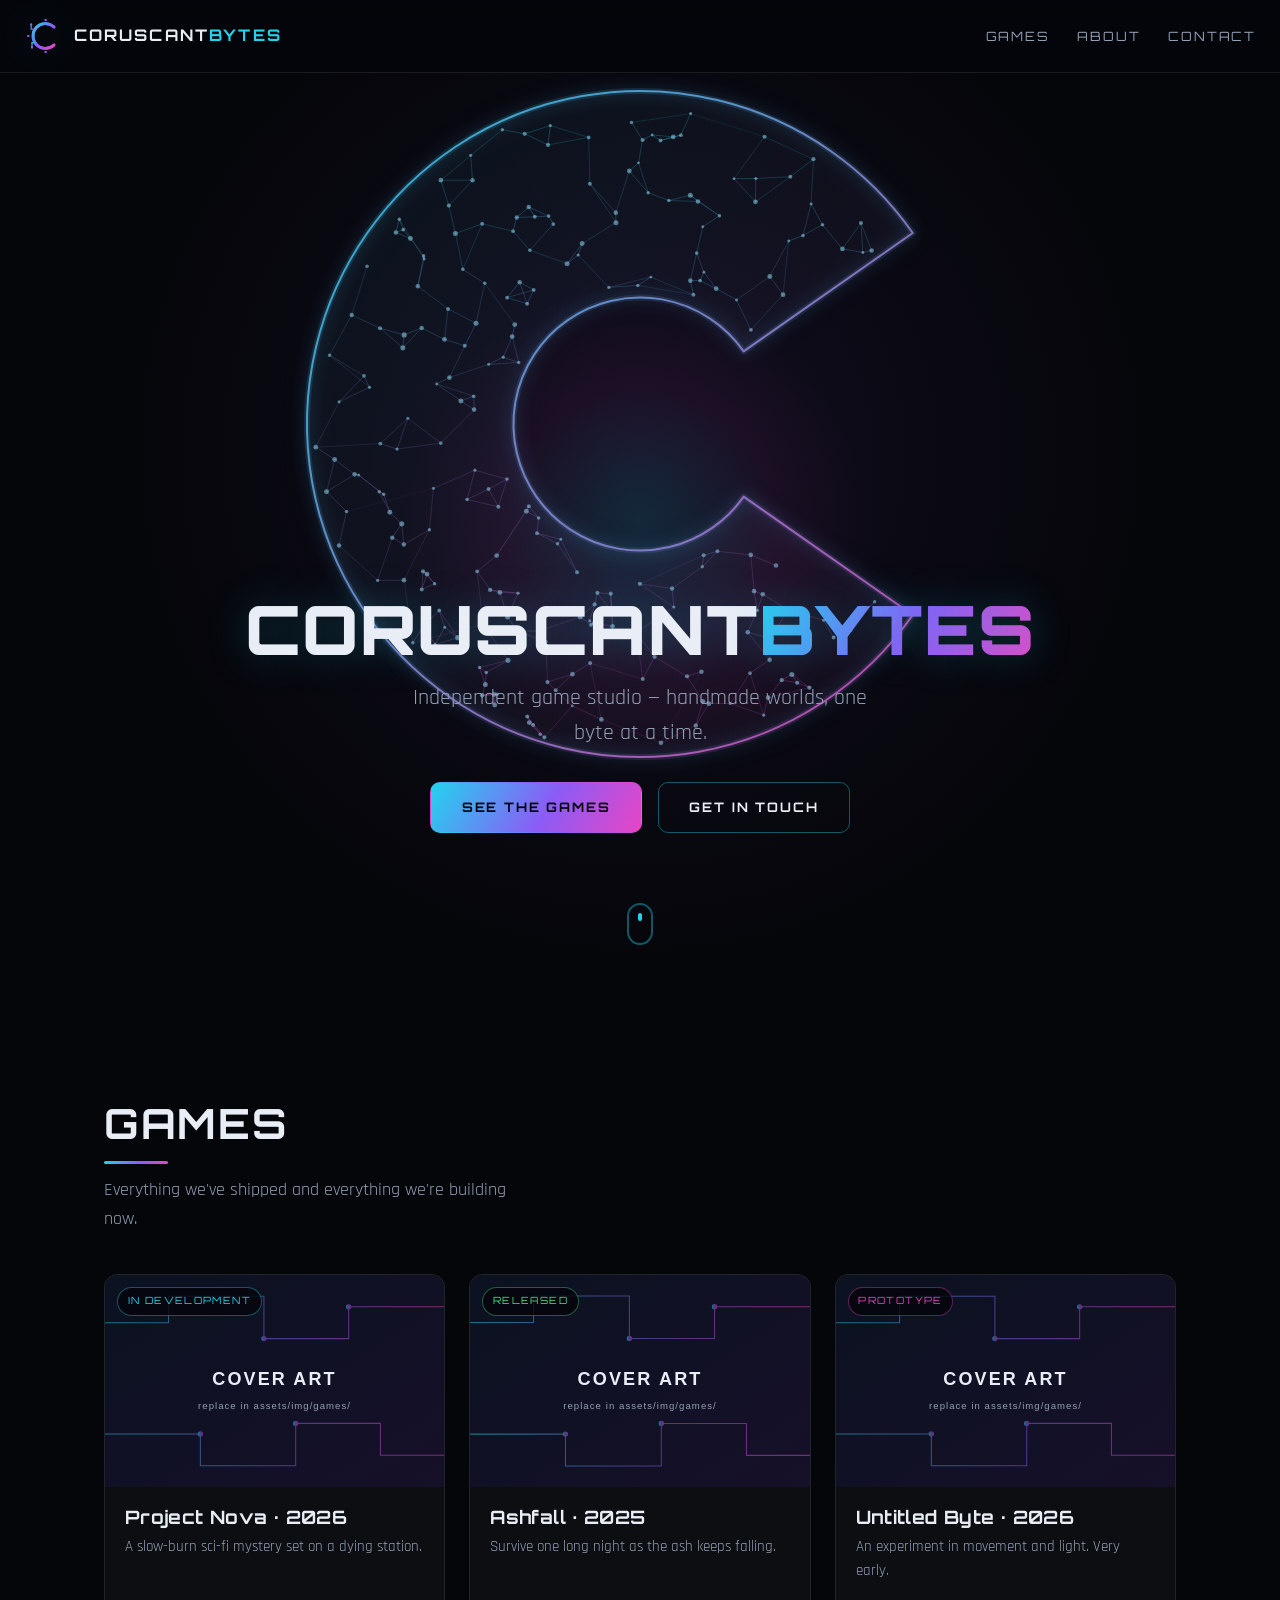
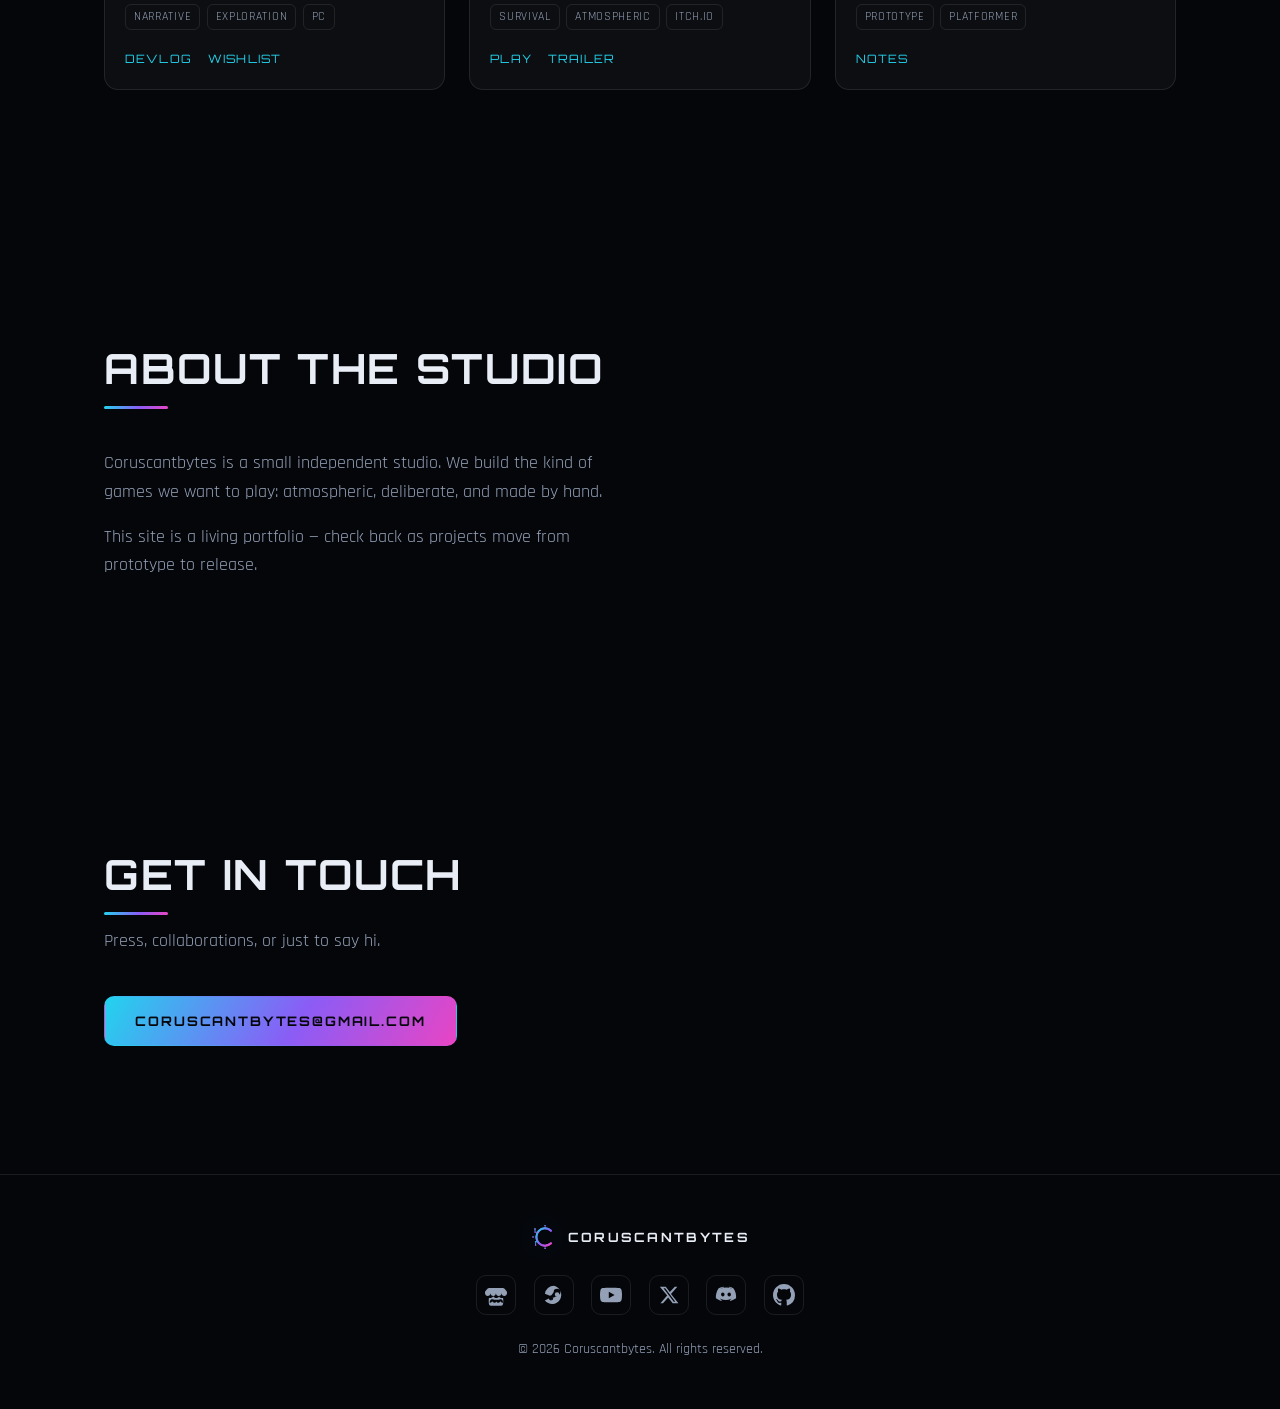
==== index.html @ 178a7b4b "Add C logo and first template" ====
<!DOCTYPE html>
<html lang="en">
<head>
  <meta charset="UTF-8" />
  <meta name="viewport" content="width=device-width, initial-scale=1.0" />

  <title>Coruscantbytes — Indie Game Studio</title>
  <meta name="description" content="Coruscantbytes is an independent game studio crafting handmade, atmospheric games." />
  <meta name="theme-color" content="#05060a" />

  <!-- ===== Social sharing (Open Graph + Twitter) ===== -->
  <meta property="og:type" content="website" />
  <meta property="og:site_name" content="Coruscantbytes" />
  <meta property="og:title" content="Coruscantbytes — Indie Game Studio" />
  <meta property="og:description" content="Independent game studio crafting handmade, atmospheric games." />
  <meta property="og:url" content="https://coruscantbytes.github.io/" />
  <!-- Add a 1200x630 image at assets/img/og-cover.png for rich link previews -->
  <meta property="og:image" content="https://coruscantbytes.github.io/assets/img/og-cover.png" />
  <meta name="twitter:card" content="summary_large_image" />
  <meta name="twitter:title" content="Coruscantbytes — Indie Game Studio" />
  <meta name="twitter:description" content="Independent game studio crafting handmade, atmospheric games." />
  <meta name="twitter:image" content="https://coruscantbytes.github.io/assets/img/og-cover.png" />

  <link rel="icon" href="assets/img/logo.svg" type="image/svg+xml" />
  <link rel="canonical" href="https://coruscantbytes.github.io/" />

  <!-- Fonts -->
  <link rel="preconnect" href="https://fonts.googleapis.com" />
  <link rel="preconnect" href="https://fonts.gstatic.com" crossorigin />
  <link href="https://fonts.googleapis.com/css2?family=Orbitron:wght@500;700;900&family=Rajdhani:wght@400;500;600;700&display=swap" rel="stylesheet" />

  <link rel="stylesheet" href="assets/css/main.css" />
</head>
<body>
  <a class="skip-link" href="#main">Skip to content</a>

  <!-- ===================== Header ===================== -->
  <header class="site-header" id="top">
    <a class="brand" href="#top" aria-label="Coruscantbytes home">
      <img class="brand__mark" src="assets/img/logo.svg" alt="" width="40" height="40" />
      <span class="brand__name">CORUSCANT<span class="brand__accent">BYTES</span></span>
    </a>

    <nav class="site-nav" aria-label="Primary">
      <a href="#games">Games</a>
      <a href="#about">About</a>
      <a href="#contact">Contact</a>
    </nav>
  </header>

  <main id="main">

    <!-- ===================== Hero ===================== -->
    <section class="hero" id="hero">
      <!-- Interactive brand canvas (mouse-reactive circuit field) -->
      <canvas class="hero__canvas" id="hero-canvas" aria-hidden="true"></canvas>
      <div class="hero__pointer-glow" id="hero-glow" aria-hidden="true"></div>

      <div class="hero__content" id="hero-parallax">
        <h1 class="hero__title">CORUSCANT<span class="hero__title-accent">BYTES</span></h1>
        <p class="hero__tagline">Independent game studio — handmade worlds, one byte at a time.</p>
        <div class="hero__actions">
          <a class="btn btn--primary" href="#games">See the games</a>
          <a class="btn" href="#contact">Get in touch</a>
        </div>
      </div>

      <a class="hero__scroll" href="#games" aria-label="Scroll to games">
        <span></span>
      </a>
    </section>

    <!-- ===================== Games ===================== -->
    <section class="section" id="games">
      <div class="section__head">
        <h2 class="section__title">Games</h2>
        <p class="section__lead">Everything we've shipped and everything we're building now.</p>
      </div>

      <!-- Cards are rendered from assets/data/games.js -->
      <ul class="game-grid" id="game-grid"></ul>
    </section>

    <!-- ===================== About ===================== -->
    <section class="section section--split" id="about">
      <div class="section__head">
        <h2 class="section__title">About the studio</h2>
      </div>
      <div class="prose">
        <p>
          Coruscantbytes is a small independent studio. We build the kind of games we
          want to play: atmospheric, deliberate, and made by hand.
        </p>
        <p>
          This site is a living portfolio — check back as projects move from prototype
          to release.
        </p>
      </div>
    </section>

    <!-- ===================== Contact ===================== -->
    <section class="section" id="contact">
      <div class="section__head">
        <h2 class="section__title">Get in touch</h2>
        <p class="section__lead">Press, collaborations, or just to say hi.</p>
      </div>
      <a class="btn btn--primary" href="mailto:coruscantbytes@gmail.com">coruscantbytes@gmail.com</a>
    </section>

  </main>

  <!-- ===================== Footer ===================== -->
  <footer class="site-footer">
    <div class="brand brand--sm">
      <img class="brand__mark" src="assets/img/logo.svg" alt="" width="28" height="28" />
      <span class="brand__name">CORUSCANTBYTES</span>
    </div>

    <!-- Social links — replace the "#" placeholders with your real URLs -->
    <nav class="social" aria-label="Social media">
      <a href="#" aria-label="Coruscantbytes on itch.io" title="itch.io">
        <svg viewBox="0 0 24 24" width="22" height="22" aria-hidden="true"><path fill="currentColor" d="M3.4 4.6C2.3 5.3 0 8 0 8.9v1.3c0 1.6 1.5 3 2.9 3 1.7 0 3.1-1.4 3.1-3 0 1.6 1.4 3 3 3s2.9-1.4 2.9-3c0 1.6 1.5 3 3.1 3s3-1.4 3-3c0 1.6 1.4 3 3.1 3 1.4 0 2.9-1.4 2.9-3V8.9c0-.9-2.3-3.6-3.4-4.3C19.6 4.5 16.4 4.4 12 4.4s-7.6.1-8.6.2Zm5.3 8.9c-.6 1-1.7 1.7-3 1.7-.5 0-1-.1-1.4-.3-.3 2.6-.5 5.8.4 8 .3.7 3 .9 7.3.9s7-.2 7.3-.9c.9-2.2.7-5.4.4-8-.4.2-.9.3-1.4.3-1.3 0-2.4-.7-3-1.7-.6 1-1.7 1.7-3 1.7s-2.4-.7-3-1.7Zm-.7 3.2c.6 0 1.2 0 1.8.5.9 0 1.9 0 2.8-.1.9.1 1.9.1 2.8.1.6-.5 1.2-.5 1.8-.5.4 0 1.6 0 2.4 2.3.4 1.2-.1 1.4-.7 1.4-.9 0-1.5-.7-2-1.5-.4.9-1.2 1.5-2.3 1.5-1 0-1.8-.6-2.2-1.4-.4.8-1.2 1.4-2.2 1.4s-1.9-.6-2.3-1.5c-.5.8-1.1 1.5-2 1.5-.6 0-1.1-.2-.7-1.4.8-2.3 2-2.3 2.4-2.3Z"/></svg>
      </a>
      <a href="#" aria-label="Coruscantbytes on Steam" title="Steam">
        <svg viewBox="0 0 24 24" width="22" height="22" aria-hidden="true"><path fill="currentColor" d="M12 2a10 10 0 0 0-9.9 8.7l5.4 2.2a2.8 2.8 0 0 1 1.6-.5h.1l2.4-3.5v-.1a3.7 3.7 0 1 1 3.7 3.7h-.1l-3.4 2.5a2.8 2.8 0 0 1-5.5.8L2 17.9A10 10 0 1 0 12 2Zm-3.6 15.2 1.2.5a2.1 2.1 0 1 0 1.2-2.8l-1.3-.5a1.6 1.6 0 0 1 .7 3Zm7-8.2a2.5 2.5 0 1 0 0 5 2.5 2.5 0 0 0 0-5Z"/></svg>
      </a>
      <a href="#" aria-label="Coruscantbytes on YouTube" title="YouTube">
        <svg viewBox="0 0 24 24" width="22" height="22" aria-hidden="true"><path fill="currentColor" d="M23.5 6.5a3 3 0 0 0-2.1-2.1C19.5 4 12 4 12 4s-7.5 0-9.4.4A3 3 0 0 0 .5 6.5 31 31 0 0 0 0 12a31 31 0 0 0 .5 5.5 3 3 0 0 0 2.1 2.1C4.5 20 12 20 12 20s7.5 0 9.4-.4a3 3 0 0 0 2.1-2.1A31 31 0 0 0 24 12a31 31 0 0 0-.5-5.5ZM9.6 15.6V8.4l6.3 3.6-6.3 3.6Z"/></svg>
      </a>
      <a href="#" aria-label="Coruscantbytes on X" title="X / Twitter">
        <svg viewBox="0 0 24 24" width="20" height="20" aria-hidden="true"><path fill="currentColor" d="M18.9 2H22l-7.6 8.7L23.3 22h-6.9l-5.4-7-6.2 7H1.7l8.1-9.3L1 2h7.1l4.9 6.5L18.9 2Zm-1.2 18h1.9L7.4 4H5.4l12.3 16Z"/></svg>
      </a>
      <a href="#" aria-label="Coruscantbytes on Discord" title="Discord">
        <svg viewBox="0 0 24 24" width="22" height="22" aria-hidden="true"><path fill="currentColor" d="M20 4.5A19 19 0 0 0 15.4 3l-.3.5a14 14 0 0 1 4 2 15.6 15.6 0 0 0-13.3 0 14 14 0 0 1 4-2L9.6 3A19 19 0 0 0 4 4.5C1.4 8.3.7 12 1 15.6a19 19 0 0 0 5.8 2.9l.7-1.1a12 12 0 0 1-2-1l.5-.4a13.6 13.6 0 0 0 11.6 0l.5.4a12 12 0 0 1-2 1l.7 1.1A19 19 0 0 0 23 15.6c.4-4.2-.7-7.9-3-11.1ZM8.5 13.6c-1 0-1.9-1-1.9-2.1 0-1.2.9-2.1 1.9-2.1s1.9 1 1.9 2.1c0 1.2-.9 2.1-1.9 2.1Zm7 0c-1 0-1.9-1-1.9-2.1 0-1.2.9-2.1 1.9-2.1s1.9 1 1.9 2.1c0 1.2-.8 2.1-1.9 2.1Z"/></svg>
      </a>
      <a href="https://github.com/coruscantbytes" aria-label="Coruscantbytes on GitHub" title="GitHub">
        <svg viewBox="0 0 16 16" width="22" height="22" aria-hidden="true"><path fill="currentColor" d="M8 0C3.58 0 0 3.58 0 8c0 3.54 2.29 6.53 5.47 7.59.4.07.55-.17.55-.38 0-.19-.01-.82-.01-1.49-2.01.37-2.53-.49-2.69-.94-.09-.23-.48-.94-.82-1.13-.28-.15-.68-.52-.01-.53.63-.01 1.08.58 1.23.82.72 1.21 1.87.87 2.33.66.07-.52.28-.87.51-1.07-1.78-.2-3.64-.89-3.64-3.95 0-.87.31-1.59.82-2.15-.08-.2-.36-1.02.08-2.12 0 0 .67-.21 2.2.82.64-.18 1.32-.27 2-.27.68 0 1.36.09 2 .27 1.53-1.04 2.2-.82 2.2-.82.44 1.1.16 1.92.08 2.12.51.56.82 1.27.82 2.15 0 3.07-1.87 3.75-3.65 3.95.29.25.54.73.54 1.48 0 1.07-.01 1.93-.01 2.2 0 .21.15.46.55.38A8.01 8.01 0 0 0 16 8c0-4.42-3.58-8-8-8Z"/></svg>
      </a>
    </nav>

    <p class="site-footer__legal">© <span id="year">2026</span> Coruscantbytes. All rights reserved.</p>
  </footer>

  <script src="assets/data/games.js"></script>
  <script src="assets/js/site.js" defer></script>
  <script src="assets/js/hero.js" defer></script>
</body>
</html>
---- assets/css/main.css ----
/* =============================================================
   Coruscantbytes — main stylesheet
   Structure:
   1. Design tokens (:root)
   2. Base / reset
   3. Layout primitives
   4. Header + nav
   5. Hero (interactive)
   6. Sections + games grid
   7. Buttons
   8. Footer
   9. Responsive
   10. Reduced motion
   ============================================================= */

/* ---------- 1. Design tokens ---------- */
:root {
  /* Brand palette — pulled from the logo (cyan → violet → magenta) */
  --c-cyan: #22d3ee;
  --c-violet: #8b5cf6;
  --c-magenta: #e845c4;
  --brand-gradient: linear-gradient(120deg, var(--c-cyan), var(--c-violet) 55%, var(--c-magenta));

  /* Surfaces */
  --bg: #05060a;
  --bg-raised: #0c0e16;
  --bg-card: rgba(255, 255, 255, 0.035);
  --border: rgba(255, 255, 255, 0.09);
  --border-strong: rgba(34, 211, 238, 0.4);

  /* Text */
  --text: #e9edf6;
  --text-muted: #93a0b6;

  /* Typography */
  --font-display: "Orbitron", "Segoe UI", sans-serif;
  --font-body: "Rajdhani", "Segoe UI", system-ui, sans-serif;

  /* Spacing / sizing */
  --space-section: clamp(4rem, 10vw, 8rem);
  --maxw: 1120px;
  --radius: 14px;
  --radius-sm: 10px;

  /* Effects */
  --glow-cyan: 0 0 24px rgba(34, 211, 238, 0.35);
  --transition: 0.25s ease;
}

/* ---------- 2. Base / reset ---------- */
*,
*::before,
*::after { box-sizing: border-box; }

html { scroll-behavior: smooth; }

body {
  margin: 0;
  background: var(--bg);
  color: var(--text);
  font-family: var(--font-body);
  font-size: 18px;
  line-height: 1.6;
  -webkit-font-smoothing: antialiased;
  overflow-x: hidden;
}

img { max-width: 100%; display: block; }

a {
  color: var(--c-cyan);
  text-decoration: none;
  transition: color var(--transition);
}
a:hover { color: #fff; }

h1, h2, h3 {
  font-family: var(--font-display);
  line-height: 1.1;
  margin: 0;
}

:focus-visible {
  outline: 2px solid var(--c-cyan);
  outline-offset: 3px;
  border-radius: 4px;
}

.skip-link {
  position: absolute;
  left: -9999px;
  top: 0;
  background: var(--bg-raised);
  padding: 0.75rem 1rem;
  z-index: 100;
}
.skip-link:focus { left: 1rem; top: 1rem; }

/* ---------- 3. Layout primitives ---------- */
.section {
  max-width: var(--maxw);
  margin-inline: auto;
  padding: var(--space-section) 1.5rem;
}

.section__head { margin-bottom: 2.5rem; }

.section__title {
  font-size: clamp(1.8rem, 4vw, 2.6rem);
  letter-spacing: 0.04em;
  text-transform: uppercase;
}
.section__title::after {
  content: "";
  display: block;
  width: 64px;
  height: 3px;
  margin-top: 0.9rem;
  background: var(--brand-gradient);
  border-radius: 2px;
}

.section__lead {
  color: var(--text-muted);
  max-width: 46ch;
  margin: 0.75rem 0 0;
}

.section--split .prose { max-width: 60ch; color: var(--text-muted); }
.prose p { margin: 0 0 1rem; }

/* ---------- 4. Header + nav ---------- */
.site-header {
  position: sticky;
  top: 0;
  z-index: 50;
  display: flex;
  align-items: center;
  justify-content: space-between;
  gap: 1rem;
  padding: 1rem 1.5rem;
  background: rgba(5, 6, 10, 0.7);
  backdrop-filter: blur(10px);
  border-bottom: 1px solid var(--border);
}

.brand {
  display: inline-flex;
  align-items: center;
  gap: 0.6rem;
  color: var(--text);
  font-family: var(--font-display);
  font-weight: 700;
  letter-spacing: 0.12em;
}
.brand:hover { color: var(--text); }
.brand__mark { filter: drop-shadow(var(--glow-cyan)); }
.brand__name { font-size: 1rem; }
.brand__accent { color: var(--c-cyan); }
.brand--sm .brand__name { font-size: 0.8rem; letter-spacing: 0.18em; }

.site-nav {
  display: flex;
  gap: 1.75rem;
  font-family: var(--font-display);
  font-size: 0.8rem;
  letter-spacing: 0.14em;
  text-transform: uppercase;
}
.site-nav a { color: var(--text-muted); }
.site-nav a:hover { color: var(--c-cyan); }

/* ---------- 5. Hero (interactive) ---------- */
.hero {
  position: relative;
  min-height: 100vh;
  min-height: 100svh;
  display: grid;
  place-items: center;
  overflow: hidden;
  isolation: isolate;
  background: radial-gradient(circle at 50% 42%, rgba(139, 92, 246, 0.09), transparent 62%);
}

/* the neural "C" fills the hero; the wordmark sits below it */
.hero__content { align-self: end; margin-bottom: clamp(3.5rem, 12vh, 7rem); }

/* mouse-reactive circuit field */
.hero__canvas {
  position: absolute;
  inset: 0;
  width: 100%;
  height: 100%;
  z-index: -2;
}

/* soft light that trails the pointer */
.hero__pointer-glow {
  position: absolute;
  inset: 0;
  z-index: -1;
  background: radial-gradient(
    340px circle at var(--mx, 50%) var(--my, 50%),
    rgba(34, 211, 238, 0.14),
    rgba(232, 69, 196, 0.06) 40%,
    transparent 70%
  );
  transition: background 0.1s linear;
}

.hero__content {
  text-align: center;
  padding: 2rem 1.5rem;
  transform: translate3d(0, 0, 0);
  will-change: transform;
}

.hero__title {
  font-size: clamp(1.9rem, 6.4vw, 4.25rem);
  font-weight: 900;
  letter-spacing: 0.02em;
  line-height: 1.05;
  text-shadow: 0 0 40px rgba(34, 211, 238, 0.25);
}
.hero__title-accent {
  background: var(--brand-gradient);
  -webkit-background-clip: text;
  background-clip: text;
  color: transparent;
}
@media (max-width: 560px) {
  .hero__title-accent { display: block; }
}

.hero__tagline {
  color: var(--text-muted);
  font-size: clamp(1rem, 2.4vw, 1.35rem);
  max-width: 42ch;
  margin: 1rem auto 2rem;
}

.hero__actions {
  display: flex;
  gap: 1rem;
  justify-content: center;
  flex-wrap: wrap;
}

.hero__scroll {
  position: absolute;
  bottom: 1.75rem;
  left: 50%;
  translate: -50% 0;
  width: 26px;
  height: 42px;
  border: 2px solid var(--border-strong);
  border-radius: 20px;
}
.hero__scroll span {
  position: absolute;
  top: 8px;
  left: 50%;
  translate: -50% 0;
  width: 4px;
  height: 8px;
  border-radius: 2px;
  background: var(--c-cyan);
  animation: scroll-hint 1.8s ease-in-out infinite;
}

@keyframes scroll-hint {
  0% { opacity: 0; transform: translate(-50%, 0); }
  40% { opacity: 1; }
  80%, 100% { opacity: 0; transform: translate(-50%, 14px); }
}

/* ---------- 6. Games grid ---------- */
.game-grid {
  list-style: none;
  margin: 0;
  padding: 0;
  display: grid;
  grid-template-columns: repeat(auto-fill, minmax(300px, 1fr));
  gap: 1.5rem;
}

.game-card {
  display: flex;
  flex-direction: column;
  background: var(--bg-card);
  border: 1px solid var(--border);
  border-radius: var(--radius);
  overflow: hidden;
  transition: transform var(--transition), box-shadow var(--transition), border-color var(--transition);
}
.game-card:hover,
.game-card:focus-within {
  transform: translateY(-6px);
  border-color: var(--border-strong);
  box-shadow: 0 18px 40px -18px rgba(34, 211, 238, 0.45);
}

.game-card__media {
  position: relative;
  aspect-ratio: 16 / 10;
  background-color: #0a0c14;
  background-size: cover;
  background-position: center;
  background-repeat: no-repeat;
}
.game-card__status {
  position: absolute;
  top: 0.75rem;
  left: 0.75rem;
  font-family: var(--font-display);
  font-size: 0.62rem;
  letter-spacing: 0.14em;
  text-transform: uppercase;
  padding: 0.35rem 0.6rem;
  border-radius: 999px;
  background: rgba(5, 6, 10, 0.8);
  border: 1px solid var(--border-strong);
  color: var(--c-cyan);
}
.game-card__status[data-status="released"] { color: #4ade80; border-color: rgba(74, 222, 128, 0.4); }
.game-card__status[data-status="prototype"] { color: var(--c-magenta); border-color: rgba(232, 69, 196, 0.4); }

.game-card__body {
  display: flex;
  flex-direction: column;
  gap: 0.5rem;
  padding: 1.25rem;
  flex: 1;
}
.game-card__title {
  font-size: 1.15rem;
  letter-spacing: 0.02em;
}
.game-card__tagline { color: var(--text-muted); font-size: 0.95rem; margin: 0; }
.game-card__tags {
  display: flex;
  flex-wrap: wrap;
  gap: 0.4rem;
  margin-top: auto;
  padding-top: 0.75rem;
}
.game-card__tag {
  font-size: 0.72rem;
  letter-spacing: 0.06em;
  text-transform: uppercase;
  color: var(--text-muted);
  border: 1px solid var(--border);
  border-radius: 6px;
  padding: 0.2rem 0.5rem;
}
.game-card__links {
  display: flex;
  gap: 1rem;
  padding: 0 1.25rem 1.25rem;
  font-family: var(--font-display);
  font-size: 0.72rem;
  letter-spacing: 0.1em;
  text-transform: uppercase;
}

/* ---------- 7. Buttons ---------- */
.btn {
  display: inline-block;
  padding: 0.85rem 1.9rem;
  font-family: var(--font-display);
  font-size: 0.82rem;
  font-weight: 700;
  letter-spacing: 0.14em;
  text-transform: uppercase;
  color: var(--text);
  border: 1px solid var(--border-strong);
  border-radius: var(--radius-sm);
  transition: transform var(--transition), box-shadow var(--transition), background var(--transition), color var(--transition);
}
.btn:hover {
  color: #fff;
  transform: translateY(-2px);
  box-shadow: var(--glow-cyan);
}
.btn--primary {
  background: var(--brand-gradient);
  color: #05060a;
  border-color: transparent;
}
.btn--primary:hover {
  color: #05060a;
  box-shadow: 0 0 32px rgba(139, 92, 246, 0.5);
}

/* ---------- 8. Footer ---------- */
.site-footer {
  border-top: 1px solid var(--border);
  padding: 3rem 1.5rem;
  display: flex;
  flex-direction: column;
  align-items: center;
  gap: 1.5rem;
  text-align: center;
}
.social { display: flex; gap: 1.1rem; }
.social a {
  color: var(--text-muted);
  display: grid;
  place-items: center;
  width: 40px;
  height: 40px;
  border: 1px solid var(--border);
  border-radius: 10px;
  transition: color var(--transition), border-color var(--transition), transform var(--transition);
}
.social a:hover {
  color: var(--c-cyan);
  border-color: var(--border-strong);
  transform: translateY(-3px);
}
.site-footer__legal { color: var(--text-muted); font-size: 0.85rem; margin: 0; }

/* ---------- 9. Responsive ---------- */
@media (max-width: 640px) {
  body { font-size: 17px; }
  .site-nav { gap: 1.1rem; }
  .brand__name { display: none; }
  .brand--sm .brand__name { display: inline; }
}

/* ---------- 10. Reduced motion ---------- */
@media (prefers-reduced-motion: reduce) {
  html { scroll-behavior: auto; }
  *,
  *::before,
  *::after {
    animation-duration: 0.001ms !important;
    animation-iteration-count: 1 !important;
    transition-duration: 0.001ms !important;
  }
}
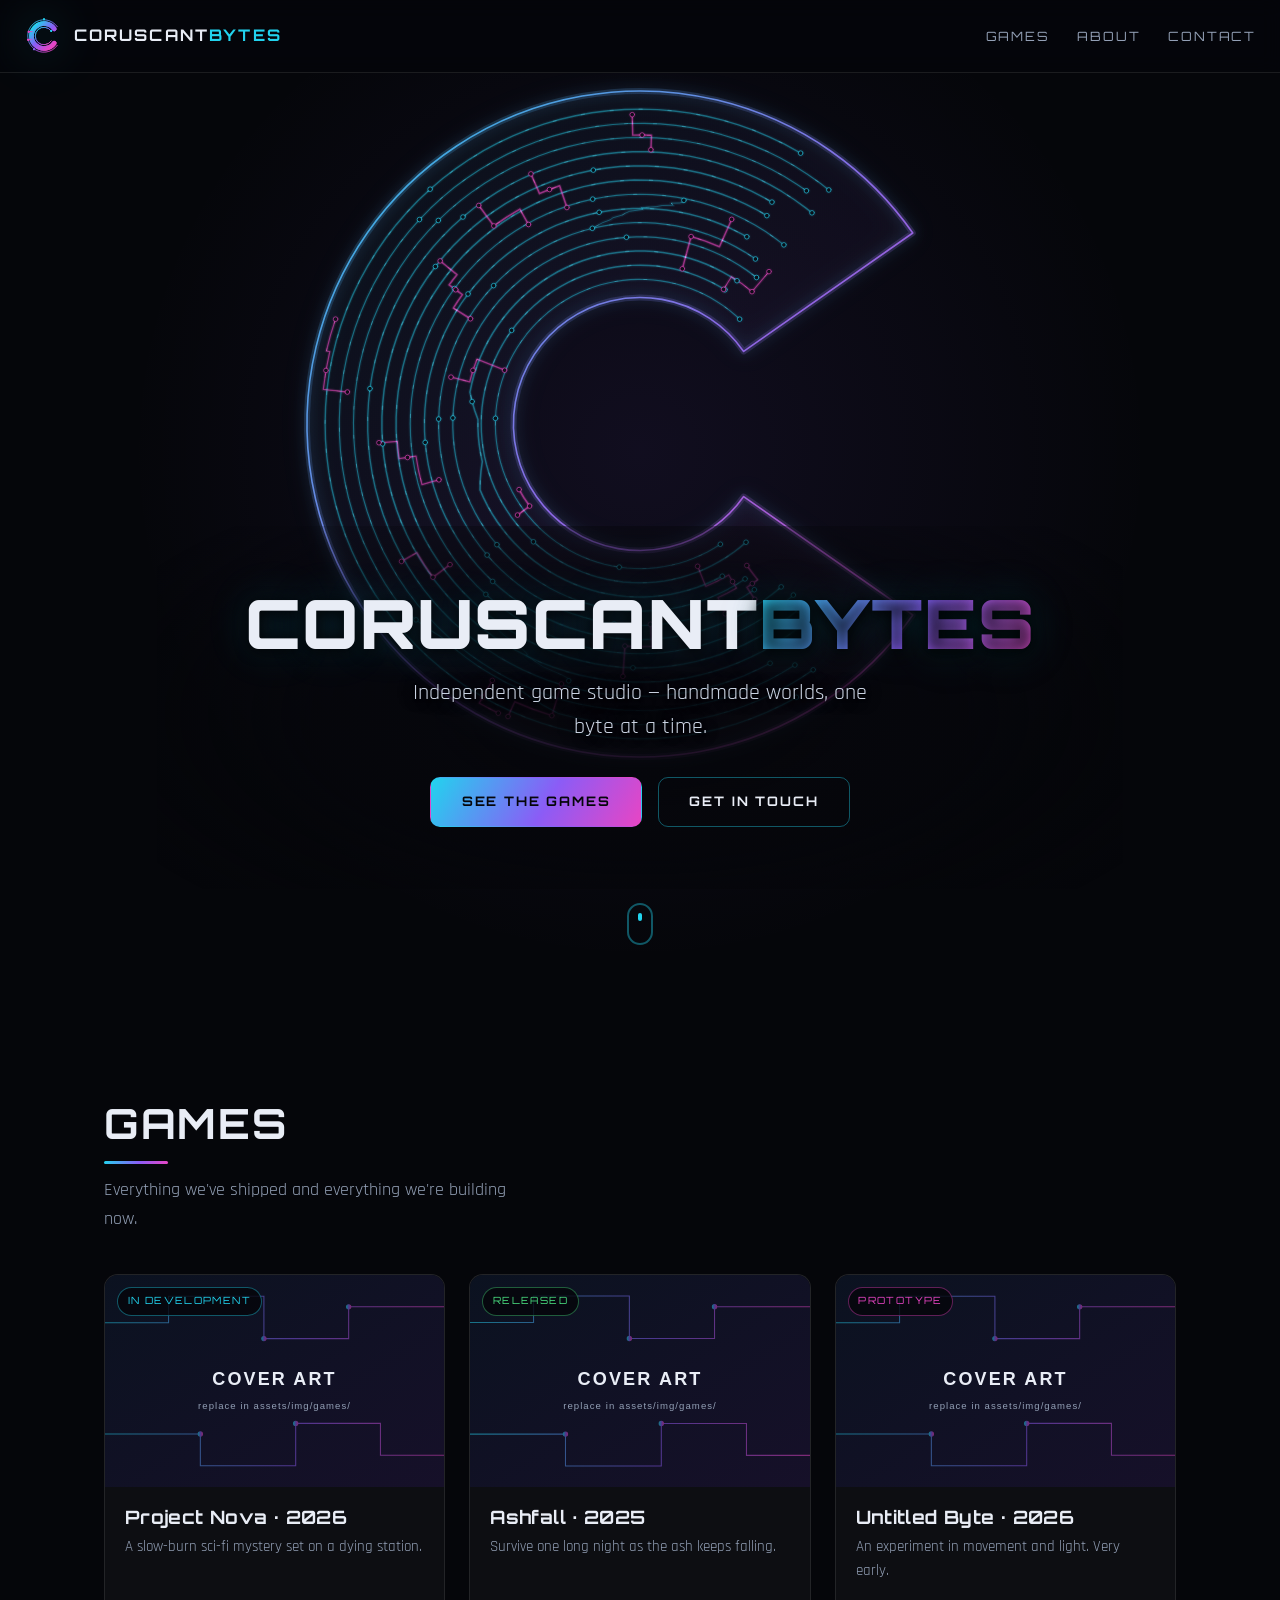
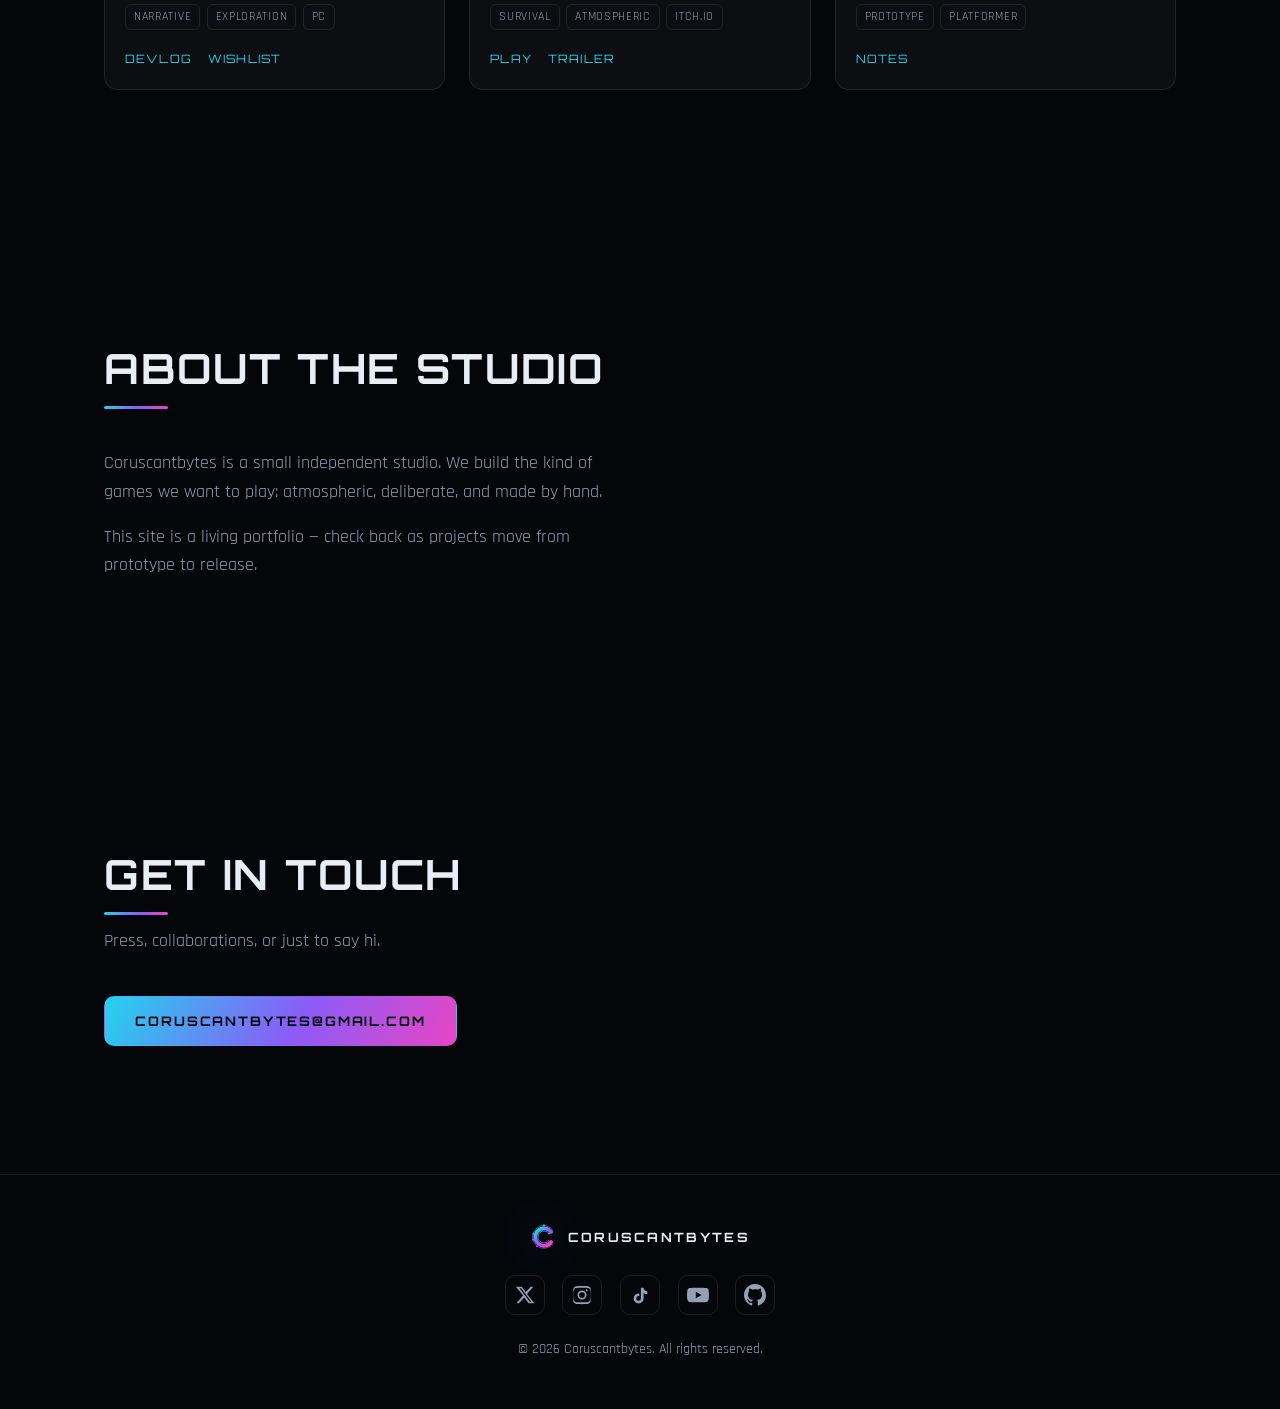
==== commit e7d70774: "Add Social medias" ====
--- a/index.html
+++ b/index.html
@@ -17,6 +17,7 @@
   <!-- Add a 1200x630 image at assets/img/og-cover.png for rich link previews -->
   <meta property="og:image" content="https://coruscantbytes.github.io/assets/img/og-cover.png" />
   <meta name="twitter:card" content="summary_large_image" />
+  <meta name="twitter:site" content="@coruscantbytes" />
   <meta name="twitter:title" content="Coruscantbytes — Indie Game Studio" />
   <meta name="twitter:description" content="Independent game studio crafting handmade, atmospheric games." />
   <meta name="twitter:image" content="https://coruscantbytes.github.io/assets/img/og-cover.png" />
@@ -29,7 +30,9 @@
   <link rel="preconnect" href="https://fonts.gstatic.com" crossorigin />
   <link href="https://fonts.googleapis.com/css2?family=Orbitron:wght@500;700;900&family=Rajdhani:wght@400;500;600;700&display=swap" rel="stylesheet" />
 
-  <link rel="stylesheet" href="assets/css/main.css" />
+  <!-- Bump ?v= whenever you edit a CSS/JS file, so browsers pick it up
+       instead of serving a stale cached copy. -->
+  <link rel="stylesheet" href="assets/css/main.css?v=2" />
 </head>
 <body>
   <a class="skip-link" href="#main">Skip to content</a>
@@ -118,22 +121,19 @@
 
     <!-- Social links — replace the "#" placeholders with your real URLs -->
     <nav class="social" aria-label="Social media">
-      <a href="#" aria-label="Coruscantbytes on itch.io" title="itch.io">
-        <svg viewBox="0 0 24 24" width="22" height="22" aria-hidden="true"><path fill="currentColor" d="M3.4 4.6C2.3 5.3 0 8 0 8.9v1.3c0 1.6 1.5 3 2.9 3 1.7 0 3.1-1.4 3.1-3 0 1.6 1.4 3 3 3s2.9-1.4 2.9-3c0 1.6 1.5 3 3.1 3s3-1.4 3-3c0 1.6 1.4 3 3.1 3 1.4 0 2.9-1.4 2.9-3V8.9c0-.9-2.3-3.6-3.4-4.3C19.6 4.5 16.4 4.4 12 4.4s-7.6.1-8.6.2Zm5.3 8.9c-.6 1-1.7 1.7-3 1.7-.5 0-1-.1-1.4-.3-.3 2.6-.5 5.8.4 8 .3.7 3 .9 7.3.9s7-.2 7.3-.9c.9-2.2.7-5.4.4-8-.4.2-.9.3-1.4.3-1.3 0-2.4-.7-3-1.7-.6 1-1.7 1.7-3 1.7s-2.4-.7-3-1.7Zm-.7 3.2c.6 0 1.2 0 1.8.5.9 0 1.9 0 2.8-.1.9.1 1.9.1 2.8.1.6-.5 1.2-.5 1.8-.5.4 0 1.6 0 2.4 2.3.4 1.2-.1 1.4-.7 1.4-.9 0-1.5-.7-2-1.5-.4.9-1.2 1.5-2.3 1.5-1 0-1.8-.6-2.2-1.4-.4.8-1.2 1.4-2.2 1.4s-1.9-.6-2.3-1.5c-.5.8-1.1 1.5-2 1.5-.6 0-1.1-.2-.7-1.4.8-2.3 2-2.3 2.4-2.3Z"/></svg>
+      <a href="https://x.com/coruscantbytes" target="_blank" rel="me noopener" aria-label="Coruscantbytes on X" title="X">
+        <svg viewBox="0 0 24 24" width="20" height="20" aria-hidden="true"><path fill="currentColor" d="M18.9 2H22l-7.6 8.7L23.3 22h-6.9l-5.4-7-6.2 7H1.7l8.1-9.3L1 2h7.1l4.9 6.5L18.9 2Zm-1.2 18h1.9L7.4 4H5.4l12.3 16Z"/></svg>
       </a>
-      <a href="#" aria-label="Coruscantbytes on Steam" title="Steam">
-        <svg viewBox="0 0 24 24" width="22" height="22" aria-hidden="true"><path fill="currentColor" d="M12 2a10 10 0 0 0-9.9 8.7l5.4 2.2a2.8 2.8 0 0 1 1.6-.5h.1l2.4-3.5v-.1a3.7 3.7 0 1 1 3.7 3.7h-.1l-3.4 2.5a2.8 2.8 0 0 1-5.5.8L2 17.9A10 10 0 1 0 12 2Zm-3.6 15.2 1.2.5a2.1 2.1 0 1 0 1.2-2.8l-1.3-.5a1.6 1.6 0 0 1 .7 3Zm7-8.2a2.5 2.5 0 1 0 0 5 2.5 2.5 0 0 0 0-5Z"/></svg>
+      <a href="https://www.instagram.com/coruscantbytes/" target="_blank" rel="me noopener" aria-label="Coruscantbytes on Instagram" title="Instagram">
+        <svg viewBox="0 0 24 24" width="22" height="22" aria-hidden="true"><path fill="currentColor" d="M12 2.2c3.2 0 3.6 0 4.9.1 1.2.05 1.8.25 2.2.42.56.22.96.48 1.38.9.42.42.68.82.9 1.38.17.4.37 1 .42 2.2.06 1.3.07 1.7.07 4.9s0 3.6-.07 4.9c-.05 1.2-.25 1.8-.42 2.2a3.8 3.8 0 0 1-.9 1.38c-.42.42-.82.68-1.38.9-.4.17-1 .37-2.2.42-1.3.06-1.7.07-4.9.07s-3.6 0-4.9-.07c-1.2-.05-1.8-.25-2.2-.42a3.8 3.8 0 0 1-1.38-.9 3.8 3.8 0 0 1-.9-1.38c-.17-.4-.37-1-.42-2.2C2.2 15.6 2.2 15.2 2.2 12s0-3.6.07-4.9c.05-1.2.25-1.8.42-2.2.22-.56.48-.96.9-1.38.42-.42.82-.68 1.38-.9.4-.17 1-.37 2.2-.42C8.4 2.2 8.8 2.2 12 2.2Zm0 1.8c-3.15 0-3.5.01-4.75.07-1.14.05-1.76.24-2.17.4-.55.21-.94.47-1.35.88-.41.41-.67.8-.88 1.35-.16.41-.35 1.03-.4 2.17C2.4 10.1 2.4 10.45 2.4 12s0 1.9.05 3.15c.05 1.14.24 1.76.4 2.17.21.55.47.94.88 1.35.41.41.8.67 1.35.88.41.16 1.03.35 2.17.4 1.25.06 1.6.07 4.75.07s3.5-.01 4.75-.07c1.14-.05 1.76-.24 2.17-.4.55-.21.94-.47 1.35-.88.41-.41.67-.8.88-1.35.16-.41.35-1.03.4-2.17.06-1.25.07-1.6.07-3.15s-.01-1.9-.07-3.15c-.05-1.14-.24-1.76-.4-2.17a3.6 3.6 0 0 0-.88-1.35 3.6 3.6 0 0 0-1.35-.88c-.41-.16-1.03-.35-2.17-.4C15.5 4.01 15.15 4 12 4Zm0 3.1a4.9 4.9 0 1 1 0 9.8 4.9 4.9 0 0 1 0-9.8Zm0 1.8a3.1 3.1 0 1 0 0 6.2 3.1 3.1 0 0 0 0-6.2Zm5.1-3.25a1.15 1.15 0 1 1 0 2.3 1.15 1.15 0 0 1 0-2.3Z"/></svg>
       </a>
-      <a href="#" aria-label="Coruscantbytes on YouTube" title="YouTube">
+      <a href="https://www.tiktok.com/@coruscantbytes" target="_blank" rel="me noopener" aria-label="Coruscantbytes on TikTok" title="TikTok">
+        <svg viewBox="0 0 24 24" width="21" height="21" aria-hidden="true"><path fill="currentColor" d="M16.6 5.82A4.28 4.28 0 0 1 15.54 3h-3.09v12.4a2.59 2.59 0 0 1-2.59 2.5 2.59 2.59 0 1 1 .77-5.06V9.69a5.67 5.67 0 0 0-.77-.05A5.68 5.68 0 1 0 15.54 15.32V9.01a7.35 7.35 0 0 0 4.3 1.38V7.3a4.29 4.29 0 0 1-3.24-1.48Z"/></svg>
+      </a>
+      <a href="https://www.youtube.com/@Coruscantbytes" target="_blank" rel="me noopener" aria-label="Coruscantbytes on YouTube" title="YouTube">
         <svg viewBox="0 0 24 24" width="22" height="22" aria-hidden="true"><path fill="currentColor" d="M23.5 6.5a3 3 0 0 0-2.1-2.1C19.5 4 12 4 12 4s-7.5 0-9.4.4A3 3 0 0 0 .5 6.5 31 31 0 0 0 0 12a31 31 0 0 0 .5 5.5 3 3 0 0 0 2.1 2.1C4.5 20 12 20 12 20s7.5 0 9.4-.4a3 3 0 0 0 2.1-2.1A31 31 0 0 0 24 12a31 31 0 0 0-.5-5.5ZM9.6 15.6V8.4l6.3 3.6-6.3 3.6Z"/></svg>
       </a>
-      <a href="#" aria-label="Coruscantbytes on X" title="X / Twitter">
-        <svg viewBox="0 0 24 24" width="20" height="20" aria-hidden="true"><path fill="currentColor" d="M18.9 2H22l-7.6 8.7L23.3 22h-6.9l-5.4-7-6.2 7H1.7l8.1-9.3L1 2h7.1l4.9 6.5L18.9 2Zm-1.2 18h1.9L7.4 4H5.4l12.3 16Z"/></svg>
-      </a>
-      <a href="#" aria-label="Coruscantbytes on Discord" title="Discord">
-        <svg viewBox="0 0 24 24" width="22" height="22" aria-hidden="true"><path fill="currentColor" d="M20 4.5A19 19 0 0 0 15.4 3l-.3.5a14 14 0 0 1 4 2 15.6 15.6 0 0 0-13.3 0 14 14 0 0 1 4-2L9.6 3A19 19 0 0 0 4 4.5C1.4 8.3.7 12 1 15.6a19 19 0 0 0 5.8 2.9l.7-1.1a12 12 0 0 1-2-1l.5-.4a13.6 13.6 0 0 0 11.6 0l.5.4a12 12 0 0 1-2 1l.7 1.1A19 19 0 0 0 23 15.6c.4-4.2-.7-7.9-3-11.1ZM8.5 13.6c-1 0-1.9-1-1.9-2.1 0-1.2.9-2.1 1.9-2.1s1.9 1 1.9 2.1c0 1.2-.9 2.1-1.9 2.1Zm7 0c-1 0-1.9-1-1.9-2.1 0-1.2.9-2.1 1.9-2.1s1.9 1 1.9 2.1c0 1.2-.8 2.1-1.9 2.1Z"/></svg>
-      </a>
-      <a href="https://github.com/coruscantbytes" aria-label="Coruscantbytes on GitHub" title="GitHub">
+      <a href="https://github.com/Coruscantbytes" target="_blank" rel="me noopener" aria-label="Coruscantbytes on GitHub" title="GitHub">
         <svg viewBox="0 0 16 16" width="22" height="22" aria-hidden="true"><path fill="currentColor" d="M8 0C3.58 0 0 3.58 0 8c0 3.54 2.29 6.53 5.47 7.59.4.07.55-.17.55-.38 0-.19-.01-.82-.01-1.49-2.01.37-2.53-.49-2.69-.94-.09-.23-.48-.94-.82-1.13-.28-.15-.68-.52-.01-.53.63-.01 1.08.58 1.23.82.72 1.21 1.87.87 2.33.66.07-.52.28-.87.51-1.07-1.78-.2-3.64-.89-3.64-3.95 0-.87.31-1.59.82-2.15-.08-.2-.36-1.02.08-2.12 0 0 .67-.21 2.2.82.64-.18 1.32-.27 2-.27.68 0 1.36.09 2 .27 1.53-1.04 2.2-.82 2.2-.82.44 1.1.16 1.92.08 2.12.51.56.82 1.27.82 2.15 0 3.07-1.87 3.75-3.65 3.95.29.25.54.73.54 1.48 0 1.07-.01 1.93-.01 2.2 0 .21.15.46.55.38A8.01 8.01 0 0 0 16 8c0-4.42-3.58-8-8-8Z"/></svg>
       </a>
     </nav>
@@ -141,8 +141,8 @@
     <p class="site-footer__legal">© <span id="year">2026</span> Coruscantbytes. All rights reserved.</p>
   </footer>
 
-  <script src="assets/data/games.js"></script>
-  <script src="assets/js/site.js" defer></script>
-  <script src="assets/js/hero.js" defer></script>
+  <script src="assets/data/games.js?v=2"></script>
+  <script src="assets/js/site.js?v=2" defer></script>
+  <script src="assets/js/hero.js?v=2" defer></script>
 </body>
 </html>
--- a/assets/css/main.css
+++ b/assets/css/main.css
@@ -180,10 +180,18 @@
   overflow: hidden;
   isolation: isolate;
   background: radial-gradient(circle at 50% 42%, rgba(139, 92, 246, 0.09), transparent 62%);
-}
-
-/* the neural "C" fills the hero; the wordmark sits below it */
+  cursor: crosshair;
+}
+
+/* the circuit "C" fills the hero; the wordmark sits below it.
+   The crosshair stays consistent across the whole hero — only real
+   interactive targets override it, so the cursor never flips at an
+   invisible boundary. */
 .hero__content { align-self: end; margin-bottom: clamp(3.5rem, 12vh, 7rem); }
+.hero a,
+.hero button { cursor: pointer; }
+.hero__title,
+.hero__tagline { cursor: default; }
 
 /* mouse-reactive circuit field */
 .hero__canvas {
@@ -194,25 +202,44 @@
   z-index: -2;
 }
 
-/* soft light that trails the pointer */
+/* soft light that trails the pointer — position and opacity are eased in
+   site.js, so no CSS transition here (that would double up and feel laggy) */
 .hero__pointer-glow {
   position: absolute;
   inset: 0;
   z-index: -1;
+  opacity: 0;
+  will-change: opacity;
   background: radial-gradient(
     340px circle at var(--mx, 50%) var(--my, 50%),
-    rgba(34, 211, 238, 0.14),
-    rgba(232, 69, 196, 0.06) 40%,
+    rgba(34, 211, 238, 0.06),
+    rgba(232, 69, 196, 0.03) 40%,
     transparent 70%
   );
-  transition: background 0.1s linear;
 }
 
 .hero__content {
+  position: relative;
   text-align: center;
-  padding: 2rem 1.5rem;
+  padding: 2.4rem clamp(1.5rem, 7vw, 4.5rem);
   transform: translate3d(0, 0, 0);
   will-change: transform;
+  isolation: isolate;
+}
+
+/* soft dark scrim so the wordmark + tagline stay readable over the traces */
+.hero__content::before {
+  content: "";
+  position: absolute;
+  inset: -1.5rem -1rem;
+  z-index: -1;
+  background: radial-gradient(
+    ellipse 76% 90% at 50% 52%,
+    rgba(5, 6, 10, 0.92),
+    rgba(5, 6, 10, 0.66) 44%,
+    rgba(5, 6, 10, 0.28) 66%,
+    transparent 80%
+  );
 }
 
 .hero__title {
@@ -220,23 +247,25 @@
   font-weight: 900;
   letter-spacing: 0.02em;
   line-height: 1.05;
-  text-shadow: 0 0 40px rgba(34, 211, 238, 0.25);
+  text-shadow: 0 2px 14px rgba(0, 0, 0, 0.8), 0 0 40px rgba(34, 211, 238, 0.22);
 }
 .hero__title-accent {
   background: var(--brand-gradient);
   -webkit-background-clip: text;
   background-clip: text;
   color: transparent;
+  filter: drop-shadow(0 2px 10px rgba(0, 0, 0, 0.75));
 }
 @media (max-width: 560px) {
   .hero__title-accent { display: block; }
 }
 
 .hero__tagline {
-  color: var(--text-muted);
+  color: #cdd6e6;
   font-size: clamp(1rem, 2.4vw, 1.35rem);
   max-width: 42ch;
   margin: 1rem auto 2rem;
+  text-shadow: 0 1px 3px rgba(0, 0, 0, 0.95), 0 0 16px rgba(0, 0, 0, 0.75);
 }
 
 .hero__actions {
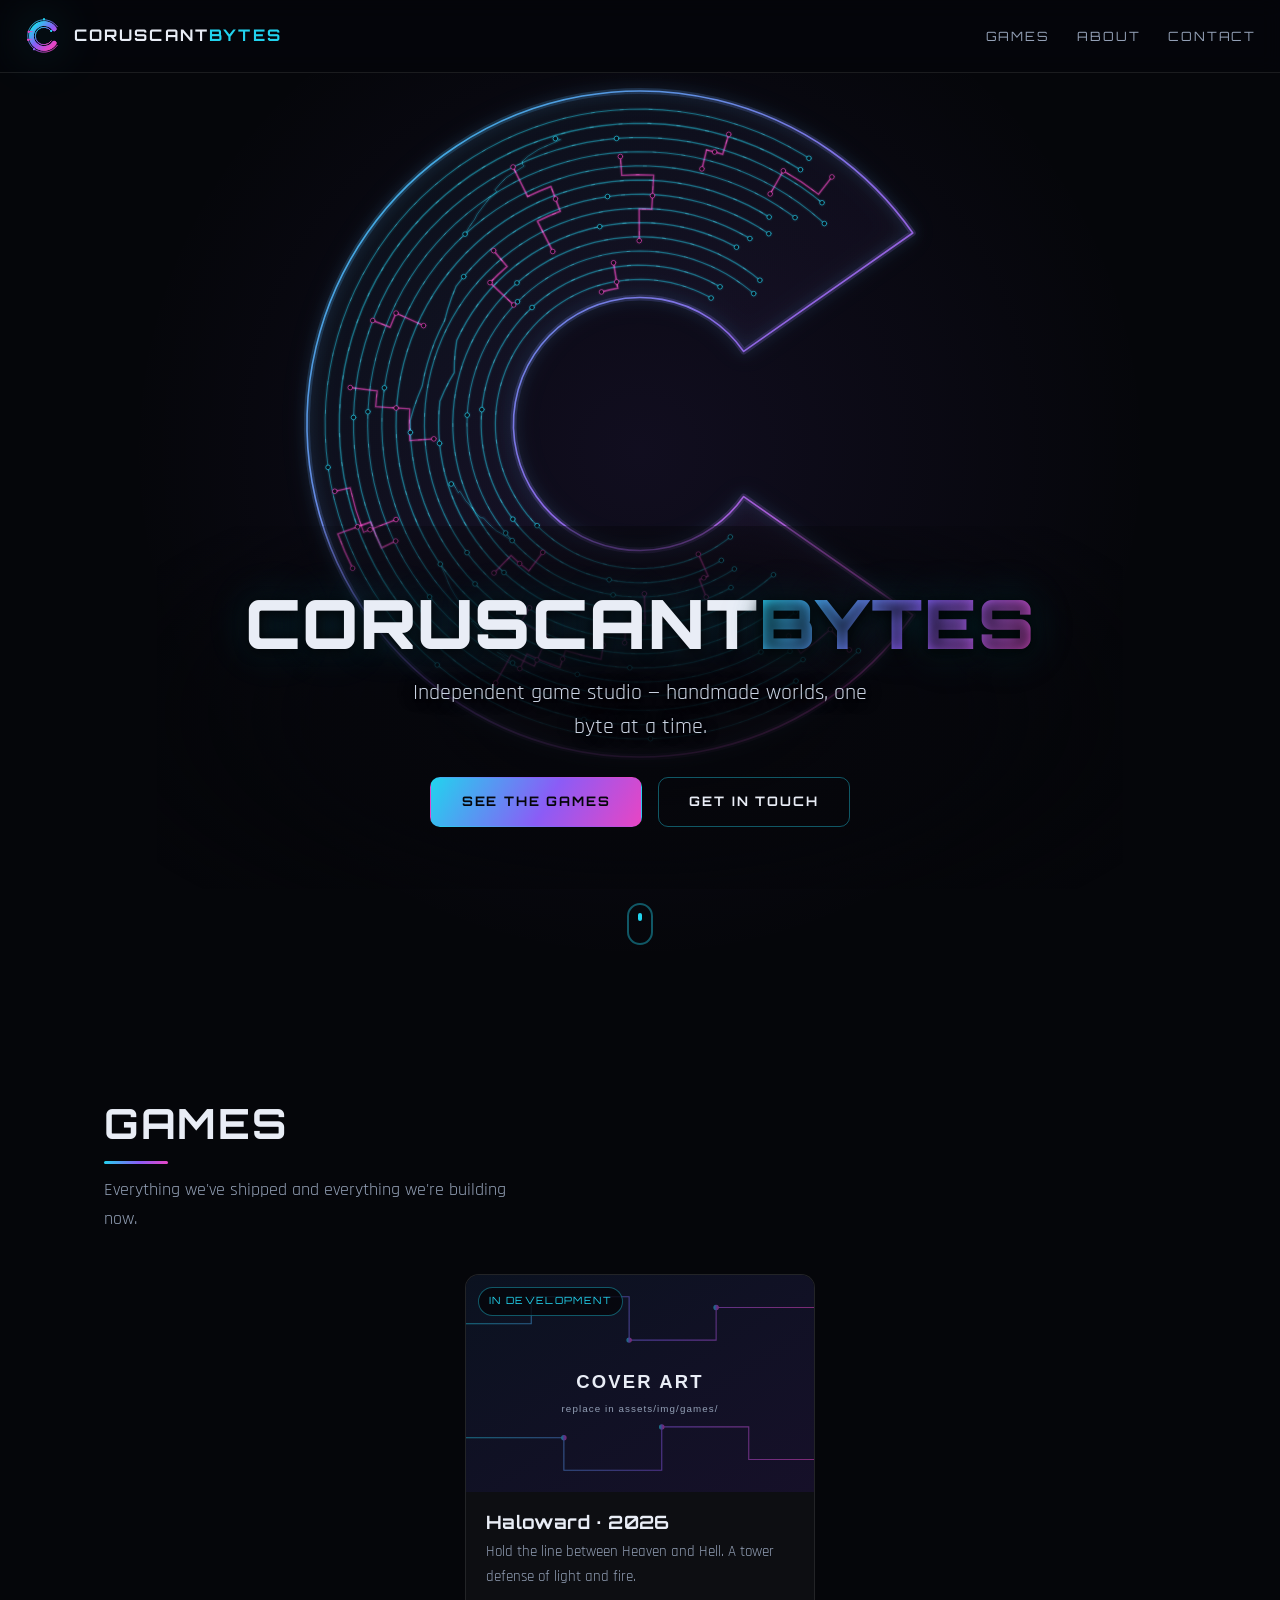
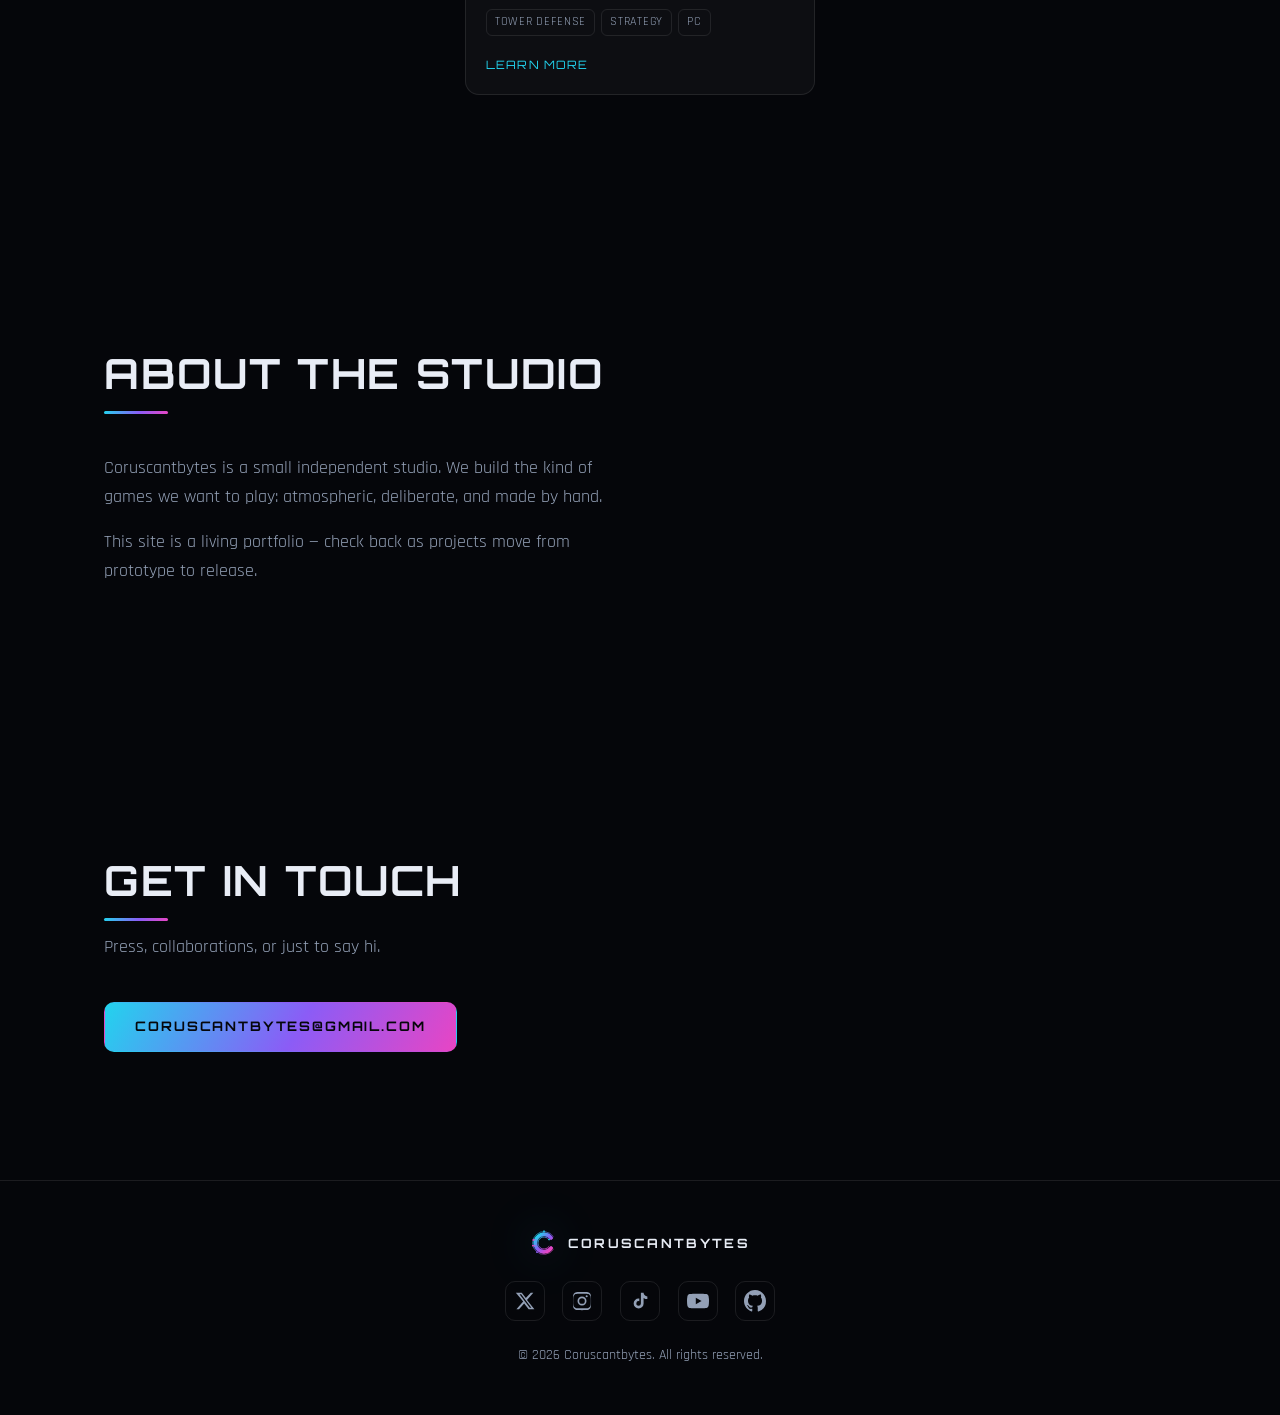
==== commit 8023ee49: "Update" ====
--- a/index.html
+++ b/index.html
@@ -32,7 +32,7 @@
 
   <!-- Bump ?v= whenever you edit a CSS/JS file, so browsers pick it up
        instead of serving a stale cached copy. -->
-  <link rel="stylesheet" href="assets/css/main.css?v=2" />
+  <link rel="stylesheet" href="assets/css/main.css?v=3" />
 </head>
 <body>
   <a class="skip-link" href="#main">Skip to content</a>
@@ -119,7 +119,7 @@
       <span class="brand__name">CORUSCANTBYTES</span>
     </div>
 
-    <!-- Social links — replace the "#" placeholders with your real URLs -->
+    <!-- Social links — the studio's live accounts -->
     <nav class="social" aria-label="Social media">
       <a href="https://x.com/coruscantbytes" target="_blank" rel="me noopener" aria-label="Coruscantbytes on X" title="X">
         <svg viewBox="0 0 24 24" width="20" height="20" aria-hidden="true"><path fill="currentColor" d="M18.9 2H22l-7.6 8.7L23.3 22h-6.9l-5.4-7-6.2 7H1.7l8.1-9.3L1 2h7.1l4.9 6.5L18.9 2Zm-1.2 18h1.9L7.4 4H5.4l12.3 16Z"/></svg>
@@ -141,8 +141,8 @@
     <p class="site-footer__legal">© <span id="year">2026</span> Coruscantbytes. All rights reserved.</p>
   </footer>
 
-  <script src="assets/data/games.js?v=2"></script>
-  <script src="assets/js/site.js?v=2" defer></script>
-  <script src="assets/js/hero.js?v=2" defer></script>
+  <script src="assets/data/games.js?v=3"></script>
+  <script src="assets/js/site.js?v=3" defer></script>
+  <script src="assets/js/hero.js?v=3" defer></script>
 </body>
 </html>
--- a/assets/css/main.css
+++ b/assets/css/main.css
@@ -304,16 +304,22 @@
 }
 
 /* ---------- 6. Games grid ---------- */
+/* Capped columns + centred track, so the grid still looks composed when the
+   studio only has one or two games to show. */
 .game-grid {
   list-style: none;
   margin: 0;
   padding: 0;
   display: grid;
-  grid-template-columns: repeat(auto-fill, minmax(300px, 1fr));
+  /* auto-fit (not auto-fill) collapses the empty tracks, so `justify-content`
+     can actually centre a short row */
+  grid-template-columns: repeat(auto-fit, minmax(290px, 350px));
+  justify-content: center;
   gap: 1.5rem;
 }
 
 .game-card {
+  position: relative;
   display: flex;
   flex-direction: column;
   background: var(--bg-card);
@@ -333,10 +339,28 @@
   position: relative;
   aspect-ratio: 16 / 10;
   background-color: #0a0c14;
-  background-size: cover;
-  background-position: center;
-  background-repeat: no-repeat;
-}
+  overflow: hidden;
+}
+.game-card__cover {
+  width: 100%;
+  height: 100%;
+  object-fit: cover;
+  transition: transform 0.4s ease;
+}
+.game-card:hover .game-card__cover,
+.game-card:focus-within .game-card__cover { transform: scale(1.04); }
+
+/* a card with a detail page: the title anchor covers the whole card, so
+   clicking anywhere navigates — the explicit links below sit on top of it */
+.game-card--linked .game-card__link { color: inherit; }
+.game-card--linked .game-card__link::after {
+  content: "";
+  position: absolute;
+  inset: 0;
+  z-index: 1;
+}
+.game-card--linked:hover .game-card__link { color: var(--c-cyan); }
+.game-card__links { position: relative; z-index: 2; }
 .game-card__status {
   position: absolute;
   top: 0.75rem;
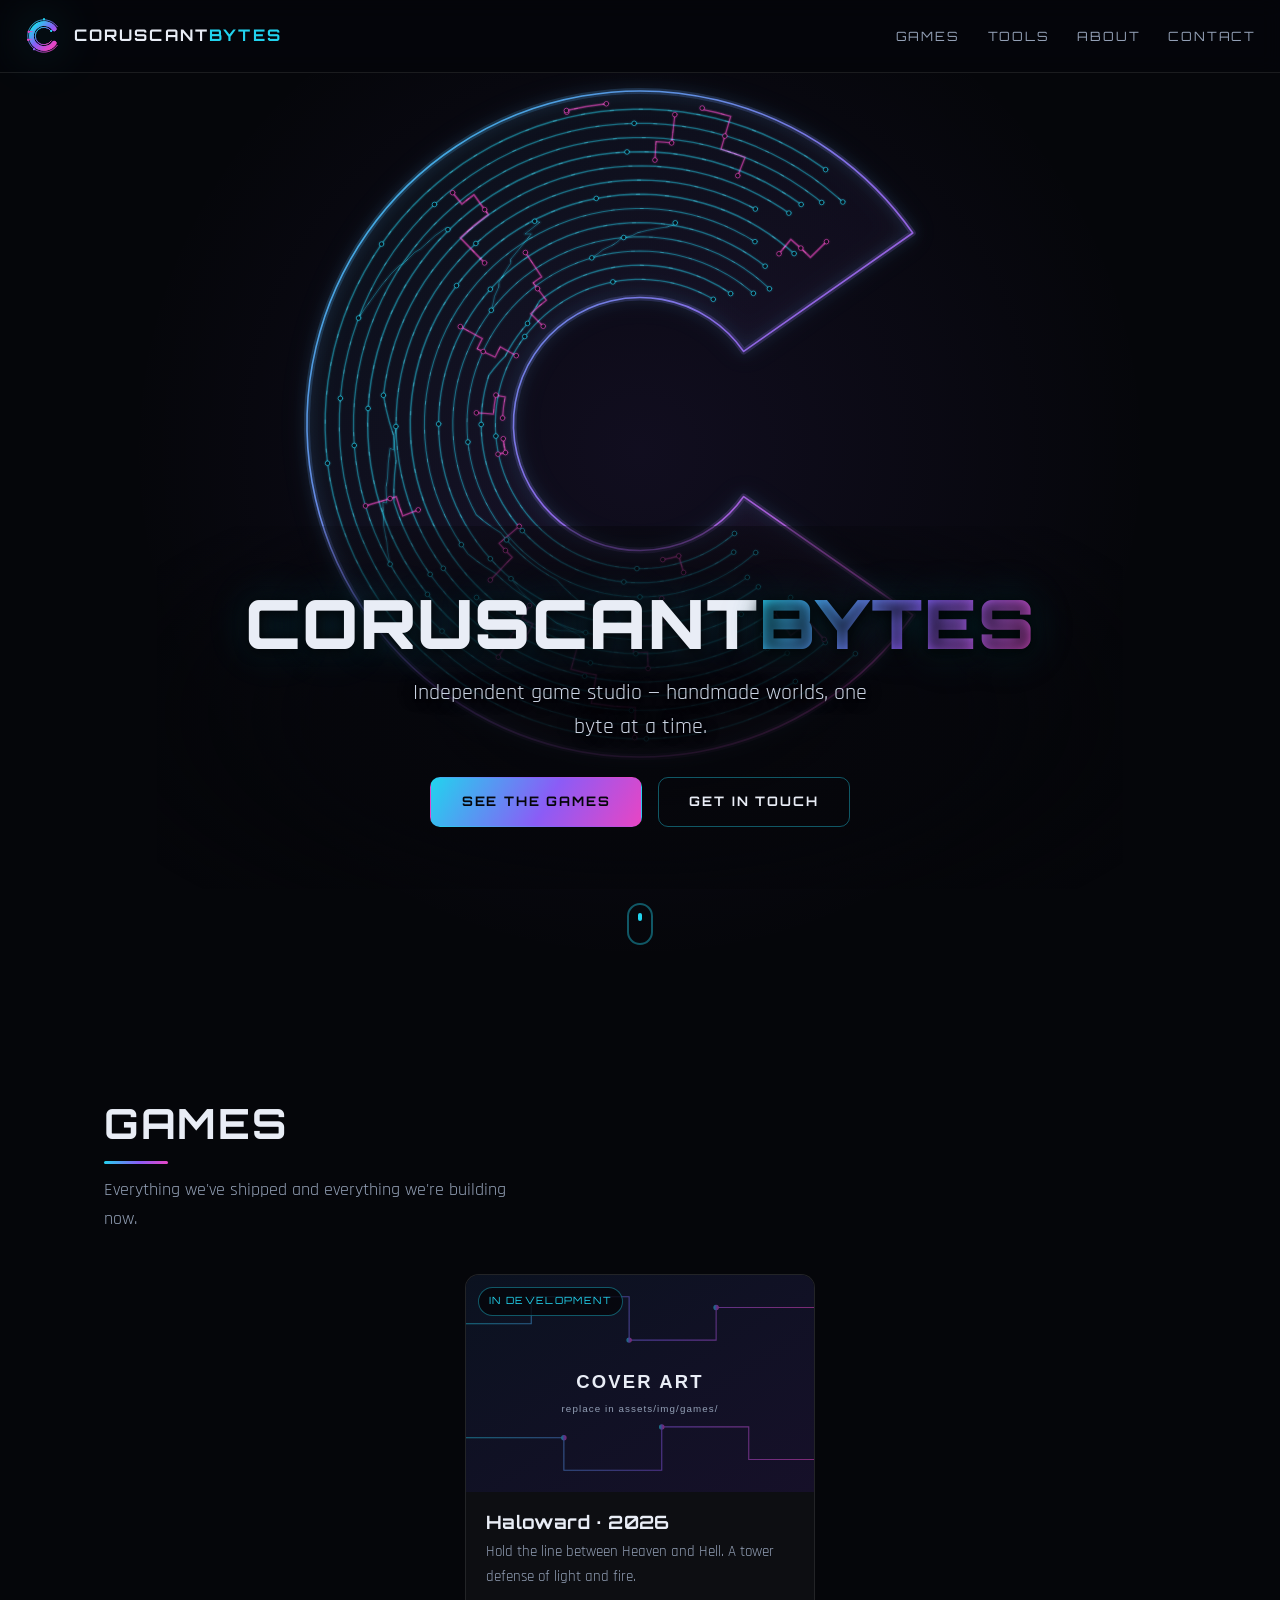
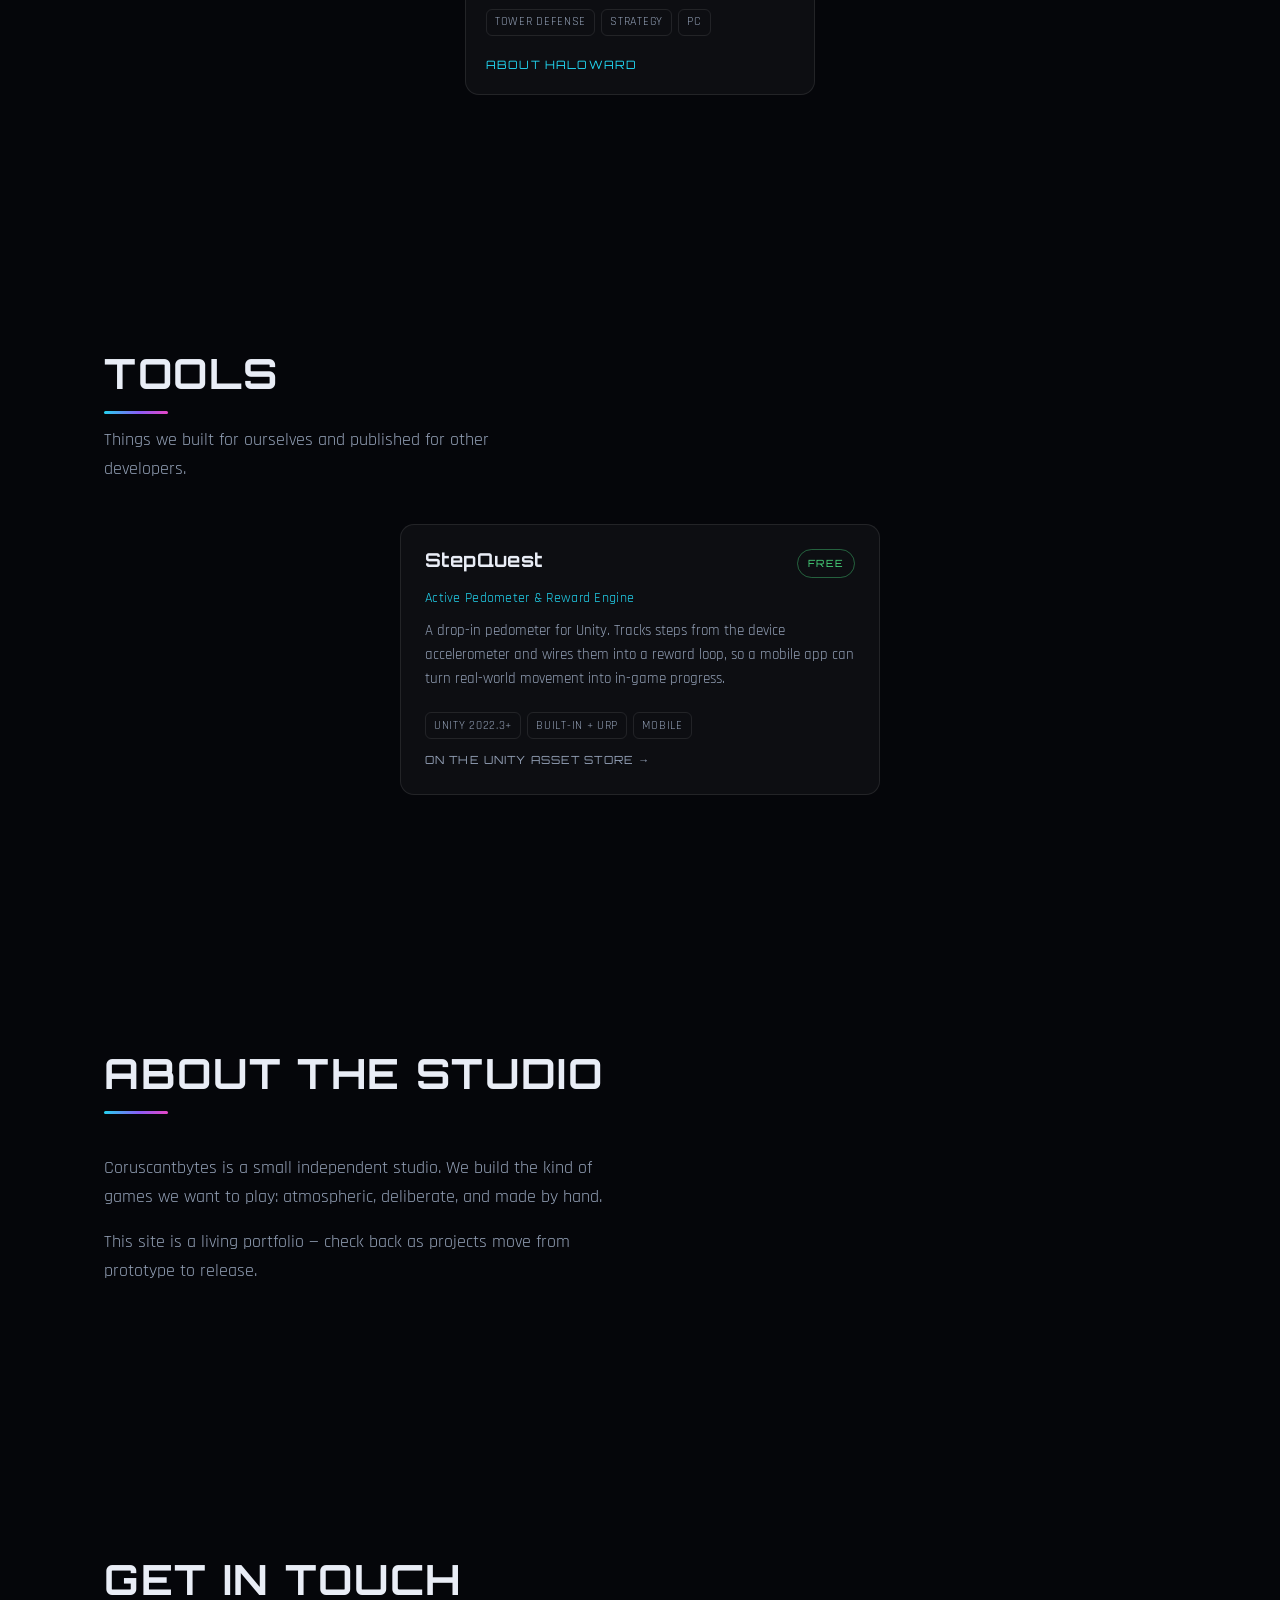
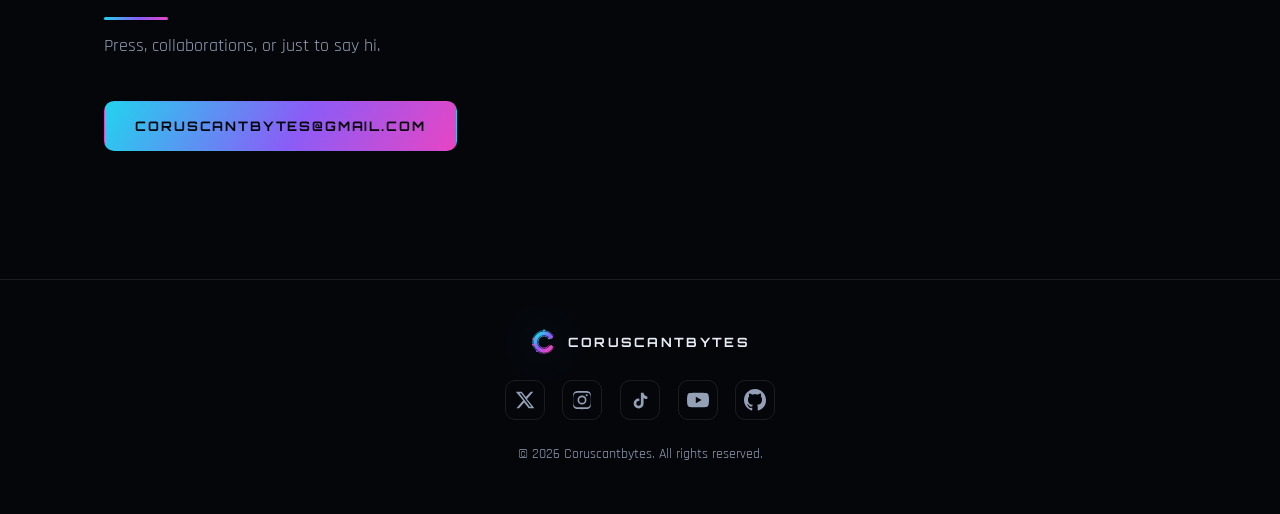
==== commit 99cd2e80: "fix performance" ====
--- a/index.html
+++ b/index.html
@@ -28,11 +28,17 @@
   <!-- Fonts -->
   <link rel="preconnect" href="https://fonts.googleapis.com" />
   <link rel="preconnect" href="https://fonts.gstatic.com" crossorigin />
-  <link href="https://fonts.googleapis.com/css2?family=Orbitron:wght@500;700;900&family=Rajdhani:wght@400;500;600;700&display=swap" rel="stylesheet" />
+  <!-- Fonts load without blocking the first paint: preload the stylesheet,
+       then flip it to a real stylesheet once it arrives. `display=swap` in the
+       URL means text shows in the fallback face until Orbitron/Rajdhani land. -->
+  <link rel="preload" as="style" href="https://fonts.googleapis.com/css2?family=Orbitron:wght@500;700;900&family=Rajdhani:wght@400;700&display=swap" />
+  <link rel="stylesheet" href="https://fonts.googleapis.com/css2?family=Orbitron:wght@500;700;900&family=Rajdhani:wght@400;700&display=swap"
+        media="print" onload="this.media='all'; this.onload=null" />
+  <noscript><link rel="stylesheet" href="https://fonts.googleapis.com/css2?family=Orbitron:wght@500;700;900&family=Rajdhani:wght@400;700&display=swap" /></noscript>
 
   <!-- Bump ?v= whenever you edit a CSS/JS file, so browsers pick it up
        instead of serving a stale cached copy. -->
-  <link rel="stylesheet" href="assets/css/main.css?v=3" />
+  <link rel="stylesheet" href="assets/css/main.css?v=6" />
 </head>
 <body>
   <a class="skip-link" href="#main">Skip to content</a>
@@ -46,6 +52,7 @@
 
     <nav class="site-nav" aria-label="Primary">
       <a href="#games">Games</a>
+      <a href="#tools">Tools</a>
       <a href="#about">About</a>
       <a href="#contact">Contact</a>
     </nav>
@@ -82,6 +89,19 @@
 
       <!-- Cards are rendered from assets/data/games.js -->
       <ul class="game-grid" id="game-grid"></ul>
+    </section>
+
+    <!-- ===================== Tools ===================== -->
+    <section class="section" id="tools">
+      <div class="section__head">
+        <h2 class="section__title">Tools</h2>
+        <p class="section__lead">
+          Things we built for ourselves and published for other developers.
+        </p>
+      </div>
+
+      <!-- Cards are rendered from assets/data/tools.js -->
+      <ul class="tool-grid" id="tool-grid"></ul>
     </section>
 
     <!-- ===================== About ===================== -->
@@ -141,8 +161,9 @@
     <p class="site-footer__legal">© <span id="year">2026</span> Coruscantbytes. All rights reserved.</p>
   </footer>
 
-  <script src="assets/data/games.js?v=3"></script>
-  <script src="assets/js/site.js?v=3" defer></script>
-  <script src="assets/js/hero.js?v=3" defer></script>
+  <script src="assets/data/games.js?v=6"></script>
+  <script src="assets/data/tools.js?v=6"></script>
+  <script src="assets/js/site.js?v=6" defer></script>
+  <script src="assets/js/hero.js?v=6" defer></script>
 </body>
 </html>
--- a/assets/css/main.css
+++ b/assets/css/main.css
@@ -7,6 +7,7 @@
    4. Header + nav
    5. Hero (interactive)
    6. Sections + games grid
+   6b. Tools grid
    7. Buttons
    8. Footer
    9. Responsive
@@ -416,6 +417,79 @@
   text-transform: uppercase;
 }
 
+/* ---------- 6b. Tools grid ---------- */
+/* Lighter than a game card: no cover art, since a package doesn't have one.
+   The whole card is a link to the store page. */
+.tool-grid {
+  list-style: none;
+  margin: 0;
+  padding: 0;
+  display: grid;
+  grid-template-columns: repeat(auto-fit, minmax(290px, 480px));
+  justify-content: center;
+  gap: 1.5rem;
+}
+
+.tool-card {
+  position: relative;
+  display: flex;
+  flex-direction: column;
+  gap: 0.55rem;
+  padding: 1.5rem;
+  background: var(--bg-card);
+  border: 1px solid var(--border);
+  border-radius: var(--radius);
+  transition: transform var(--transition), box-shadow var(--transition), border-color var(--transition);
+}
+.tool-card:hover,
+.tool-card:focus-within {
+  transform: translateY(-4px);
+  border-color: var(--border-strong);
+  box-shadow: 0 18px 40px -20px rgba(34, 211, 238, 0.4);
+}
+
+.tool-card__head {
+  display: flex;
+  align-items: baseline;
+  justify-content: space-between;
+  gap: 1rem;
+}
+.tool-card__title { font-size: 1.2rem; letter-spacing: 0.02em; }
+.tool-card__link { color: var(--text); }
+/* stretch the title link over the whole card */
+.tool-card__link::after { content: ""; position: absolute; inset: 0; }
+.tool-card:hover .tool-card__link { color: var(--c-cyan); }
+
+.tool-card__price {
+  flex: none;
+  font-family: var(--font-display);
+  font-size: 0.62rem;
+  letter-spacing: 0.14em;
+  text-transform: uppercase;
+  padding: 0.35rem 0.6rem;
+  border-radius: 999px;
+  color: #4ade80;
+  border: 1px solid rgba(74, 222, 128, 0.4);
+}
+
+.tool-card__subtitle {
+  margin: 0;
+  color: var(--c-cyan);
+  font-size: 0.9rem;
+  letter-spacing: 0.02em;
+}
+.tool-card__desc { margin: 0; color: var(--text-muted); font-size: 0.95rem; }
+
+.tool-card__store {
+  margin: 0.25rem 0 0;
+  font-family: var(--font-display);
+  font-size: 0.7rem;
+  letter-spacing: 0.1em;
+  text-transform: uppercase;
+  color: var(--text-muted);
+}
+.tool-card:hover .tool-card__store { color: var(--c-cyan); }
+
 /* ---------- 7. Buttons ---------- */
 .btn {
   display: inline-block;
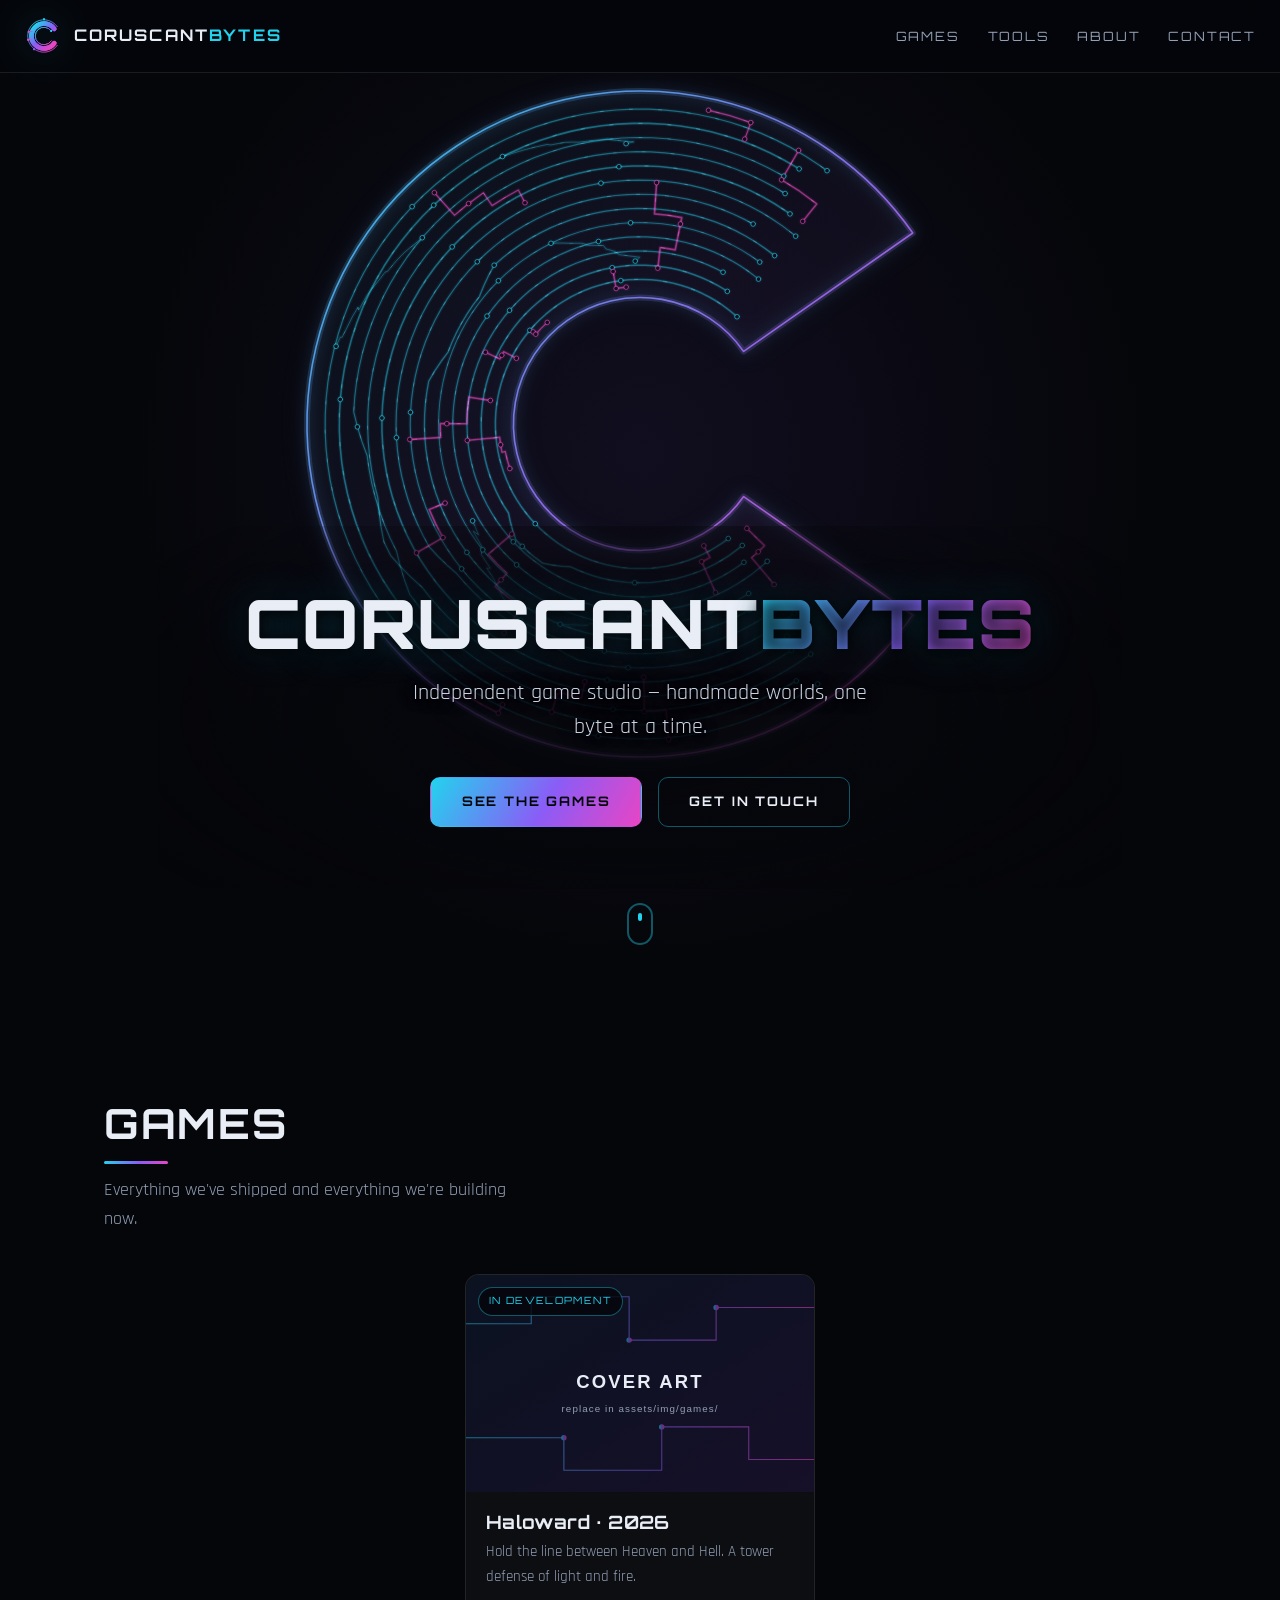
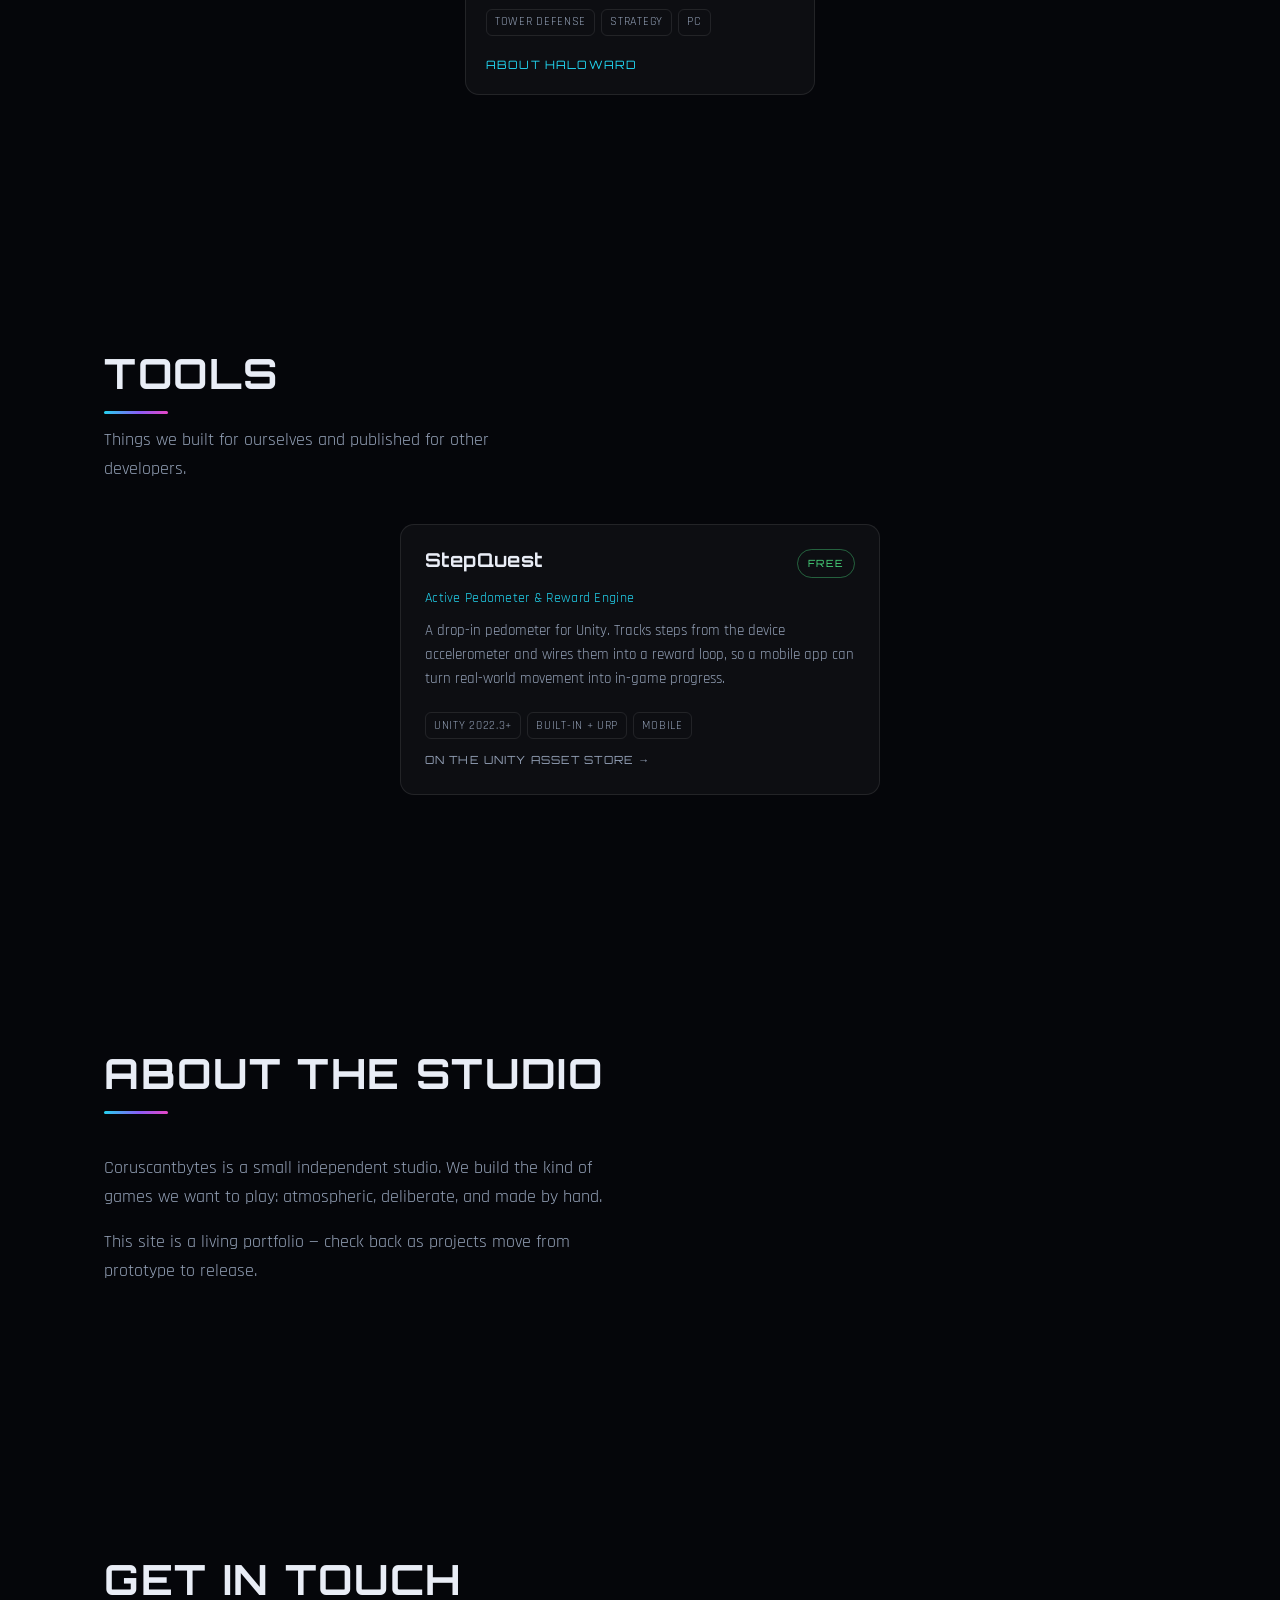
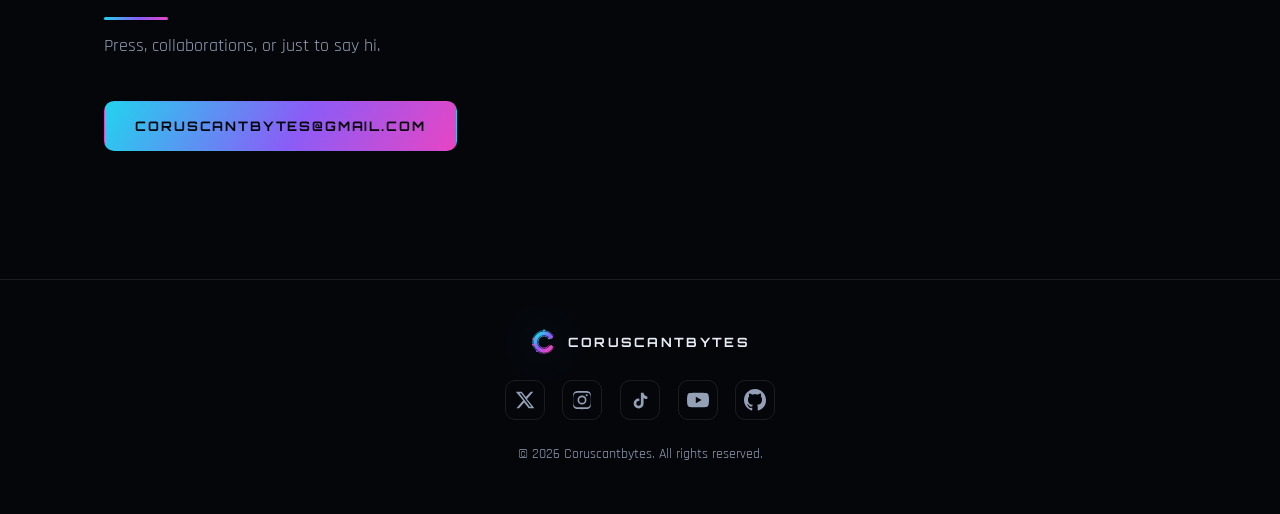
==== commit 51eb2882: "Fix og image" ====
--- a/index.html
+++ b/index.html
@@ -14,13 +14,16 @@
   <meta property="og:title" content="Coruscantbytes — Indie Game Studio" />
   <meta property="og:description" content="Independent game studio crafting handmade, atmospheric games." />
   <meta property="og:url" content="https://coruscantbytes.github.io/" />
-  <!-- Add a 1200x630 image at assets/img/og-cover.png for rich link previews -->
   <meta property="og:image" content="https://coruscantbytes.github.io/assets/img/og-cover.png" />
+  <meta property="og:image:width" content="1200" />
+  <meta property="og:image:height" content="630" />
+  <meta property="og:image:alt" content="Coruscantbytes — independent game studio" />
   <meta name="twitter:card" content="summary_large_image" />
   <meta name="twitter:site" content="@coruscantbytes" />
   <meta name="twitter:title" content="Coruscantbytes — Indie Game Studio" />
   <meta name="twitter:description" content="Independent game studio crafting handmade, atmospheric games." />
   <meta name="twitter:image" content="https://coruscantbytes.github.io/assets/img/og-cover.png" />
+  <meta name="twitter:image:alt" content="Coruscantbytes — independent game studio" />
 
   <link rel="icon" href="assets/img/logo.svg" type="image/svg+xml" />
   <link rel="canonical" href="https://coruscantbytes.github.io/" />
@@ -38,7 +41,7 @@
 
   <!-- Bump ?v= whenever you edit a CSS/JS file, so browsers pick it up
        instead of serving a stale cached copy. -->
-  <link rel="stylesheet" href="assets/css/main.css?v=6" />
+  <link rel="stylesheet" href="assets/css/main.css?v=8" />
 </head>
 <body>
   <a class="skip-link" href="#main">Skip to content</a>
@@ -161,9 +164,9 @@
     <p class="site-footer__legal">© <span id="year">2026</span> Coruscantbytes. All rights reserved.</p>
   </footer>
 
-  <script src="assets/data/games.js?v=6"></script>
-  <script src="assets/data/tools.js?v=6"></script>
-  <script src="assets/js/site.js?v=6" defer></script>
-  <script src="assets/js/hero.js?v=6" defer></script>
+  <script src="assets/data/games.js?v=8"></script>
+  <script src="assets/data/tools.js?v=8"></script>
+  <script src="assets/js/site.js?v=8" defer></script>
+  <script src="assets/js/hero.js?v=8" defer></script>
 </body>
 </html>
--- a/assets/css/main.css
+++ b/assets/css/main.css
@@ -490,6 +490,17 @@
 }
 .tool-card:hover .tool-card__store { color: var(--c-cyan); }
 
+/* shown only if a data file failed to load */
+.grid-empty {
+  grid-column: 1 / -1;
+  text-align: center;
+  color: var(--text-muted);
+  padding: 2rem 1rem;
+  border: 1px dashed var(--border);
+  border-radius: var(--radius);
+}
+.grid-empty p { margin: 0 0 0.5rem; }
+
 /* ---------- 7. Buttons ---------- */
 .btn {
   display: inline-block;
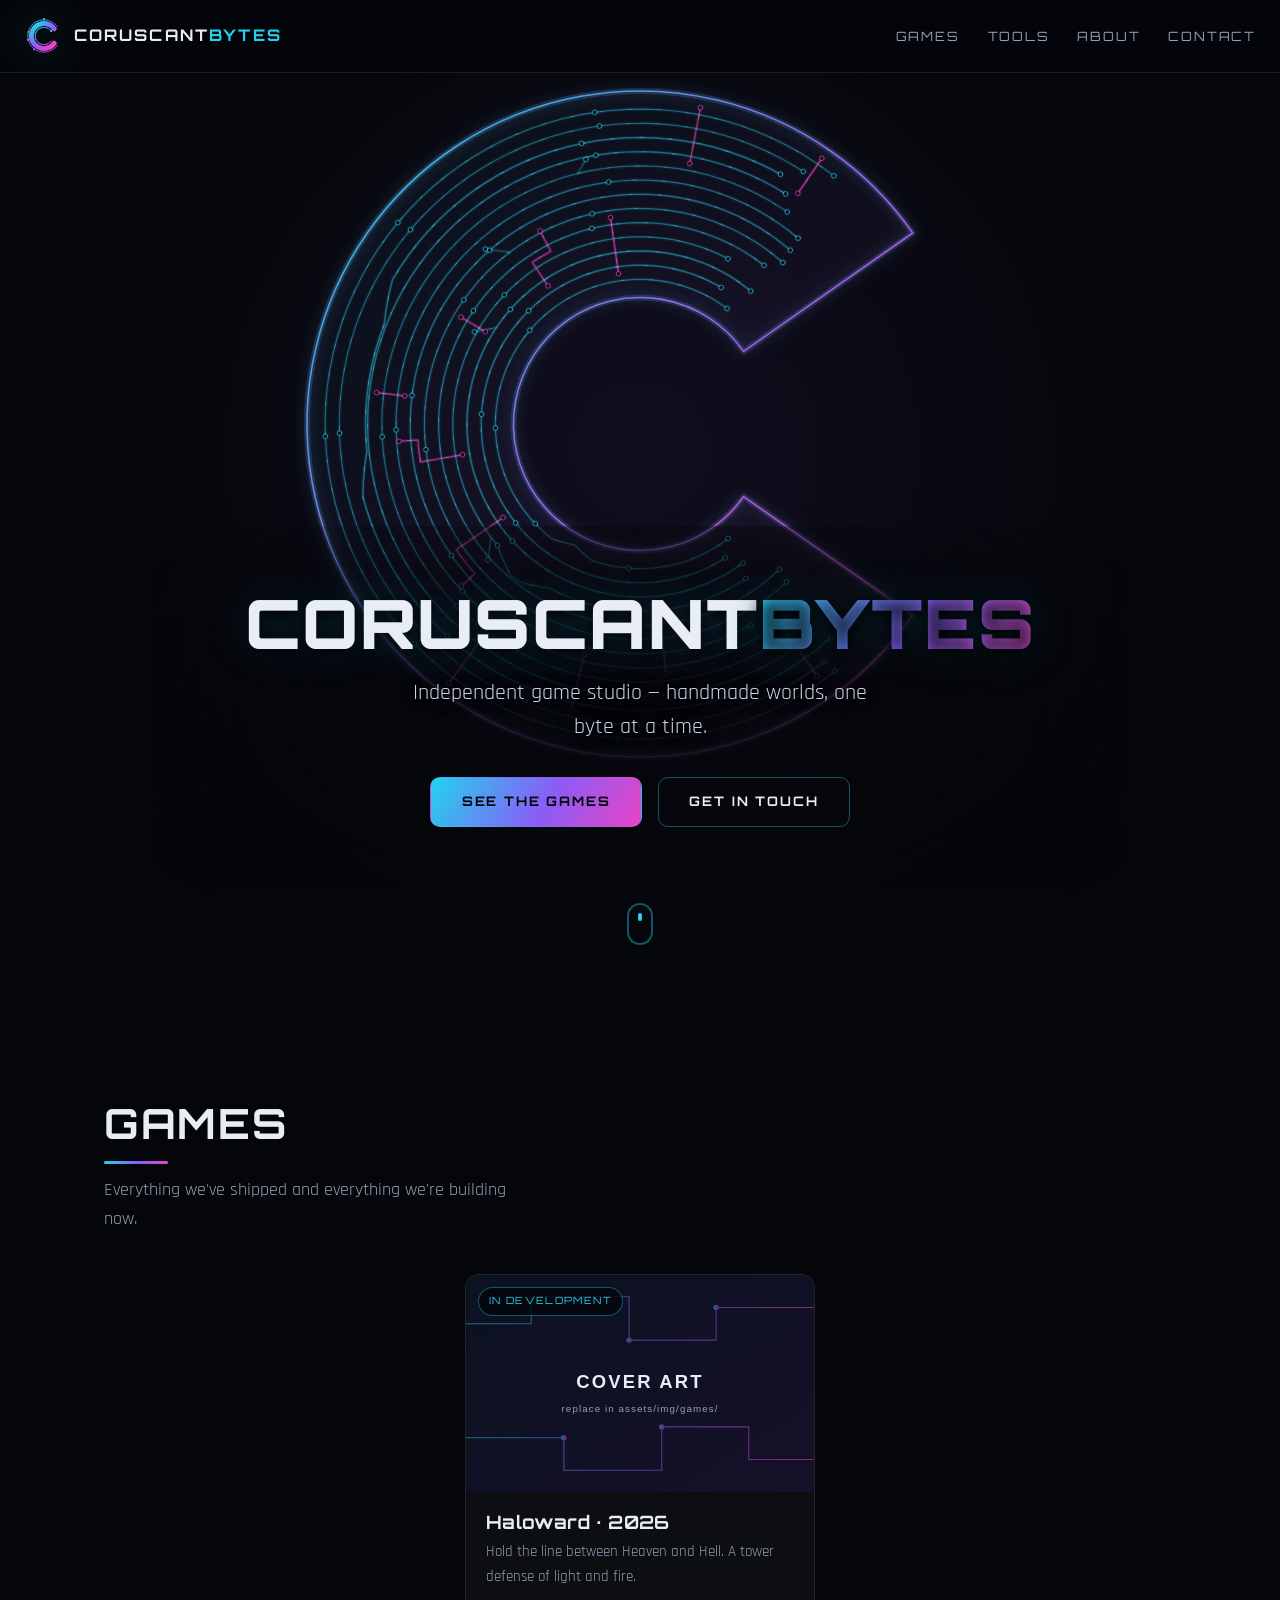
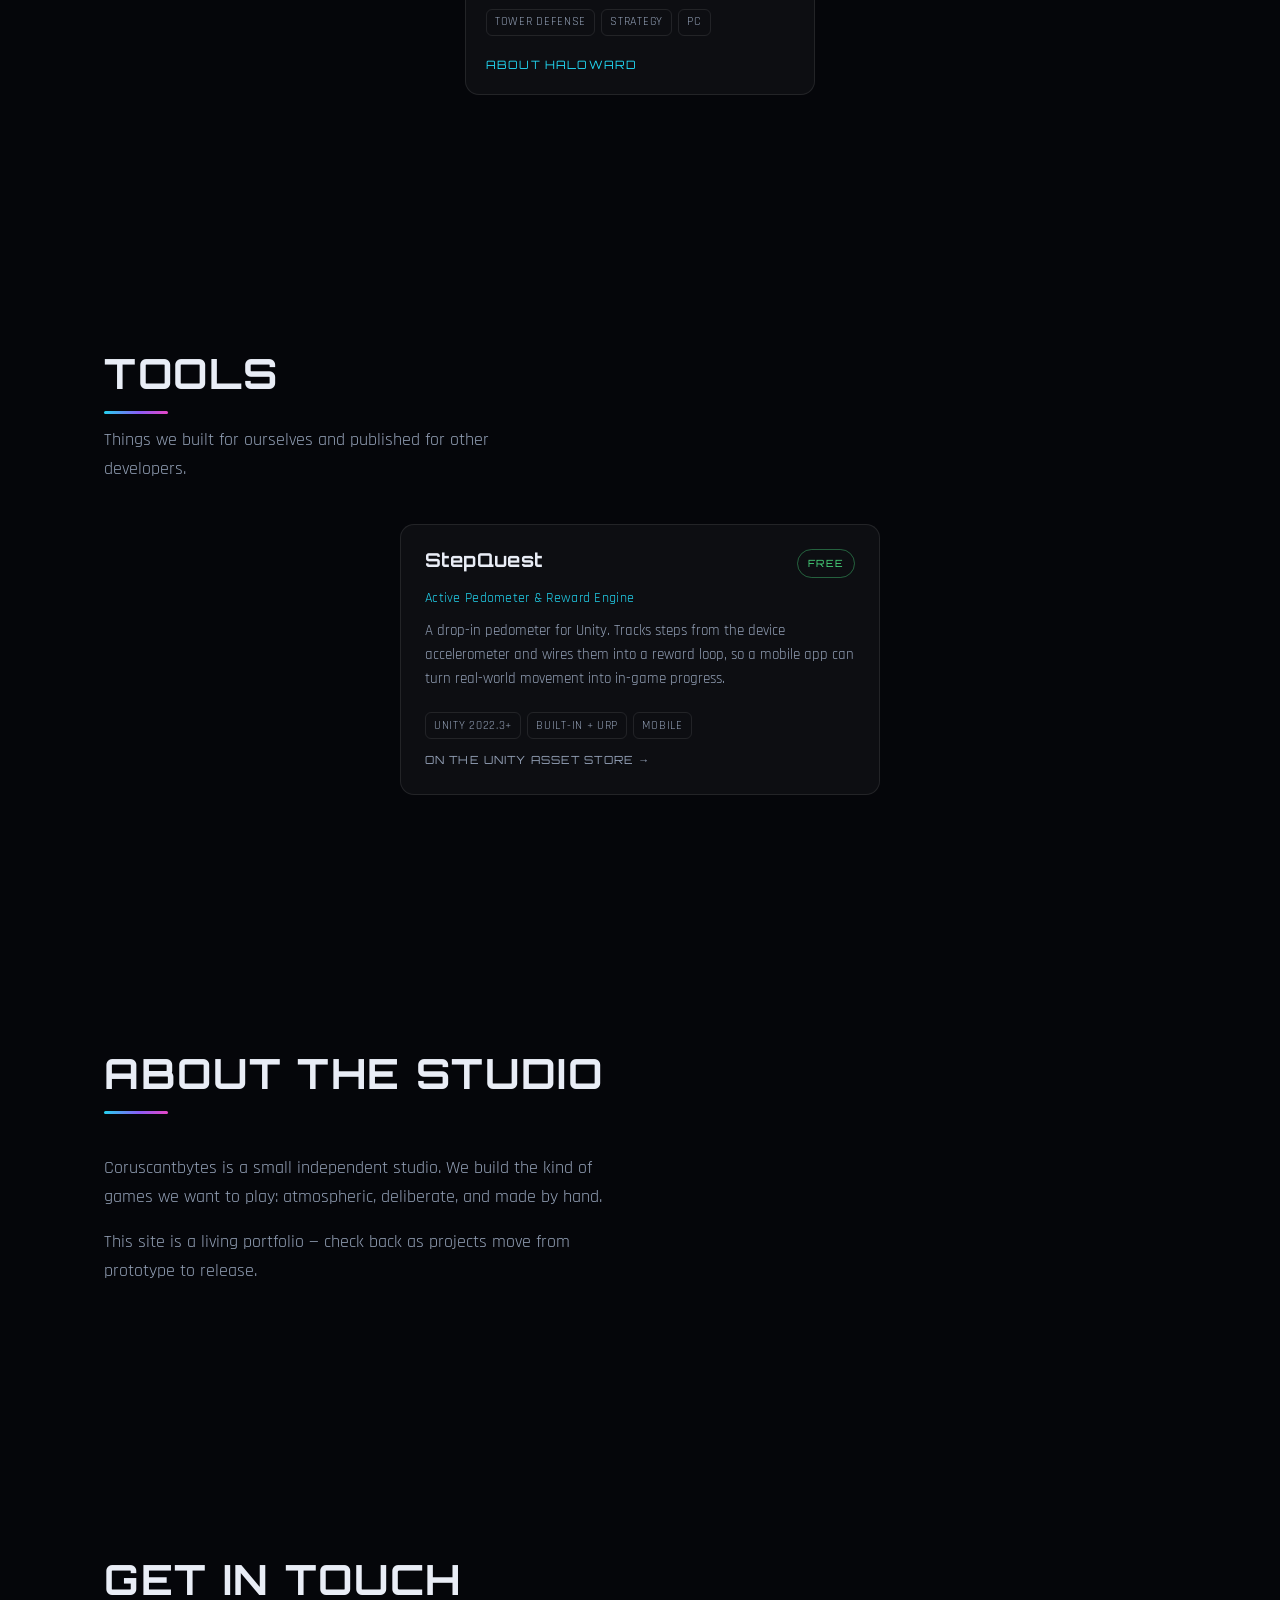
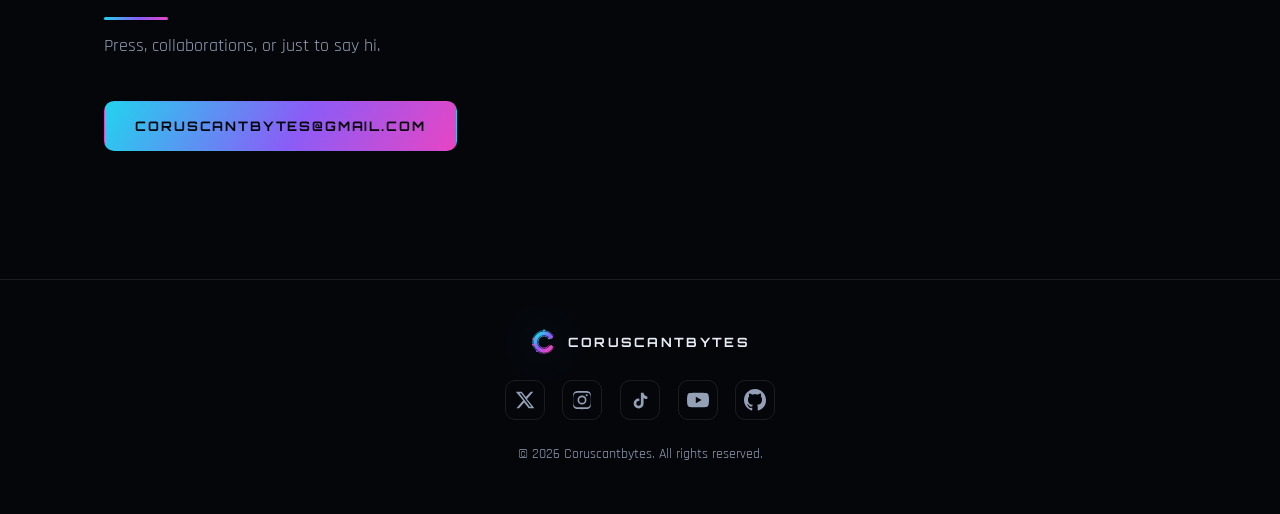
==== commit 0448502d: "fix pcb trades" ====
--- a/index.html
+++ b/index.html
@@ -41,7 +41,7 @@
 
   <!-- Bump ?v= whenever you edit a CSS/JS file, so browsers pick it up
        instead of serving a stale cached copy. -->
-  <link rel="stylesheet" href="assets/css/main.css?v=8" />
+  <link rel="stylesheet" href="assets/css/main.css?v=11" />
 </head>
 <body>
   <a class="skip-link" href="#main">Skip to content</a>
@@ -164,9 +164,9 @@
     <p class="site-footer__legal">© <span id="year">2026</span> Coruscantbytes. All rights reserved.</p>
   </footer>
 
-  <script src="assets/data/games.js?v=8"></script>
-  <script src="assets/data/tools.js?v=8"></script>
-  <script src="assets/js/site.js?v=8" defer></script>
-  <script src="assets/js/hero.js?v=8" defer></script>
+  <script src="assets/data/games.js?v=11"></script>
+  <script src="assets/data/tools.js?v=11"></script>
+  <script src="assets/js/site.js?v=11" defer></script>
+  <script src="assets/js/hero.js?v=11" defer></script>
 </body>
 </html>
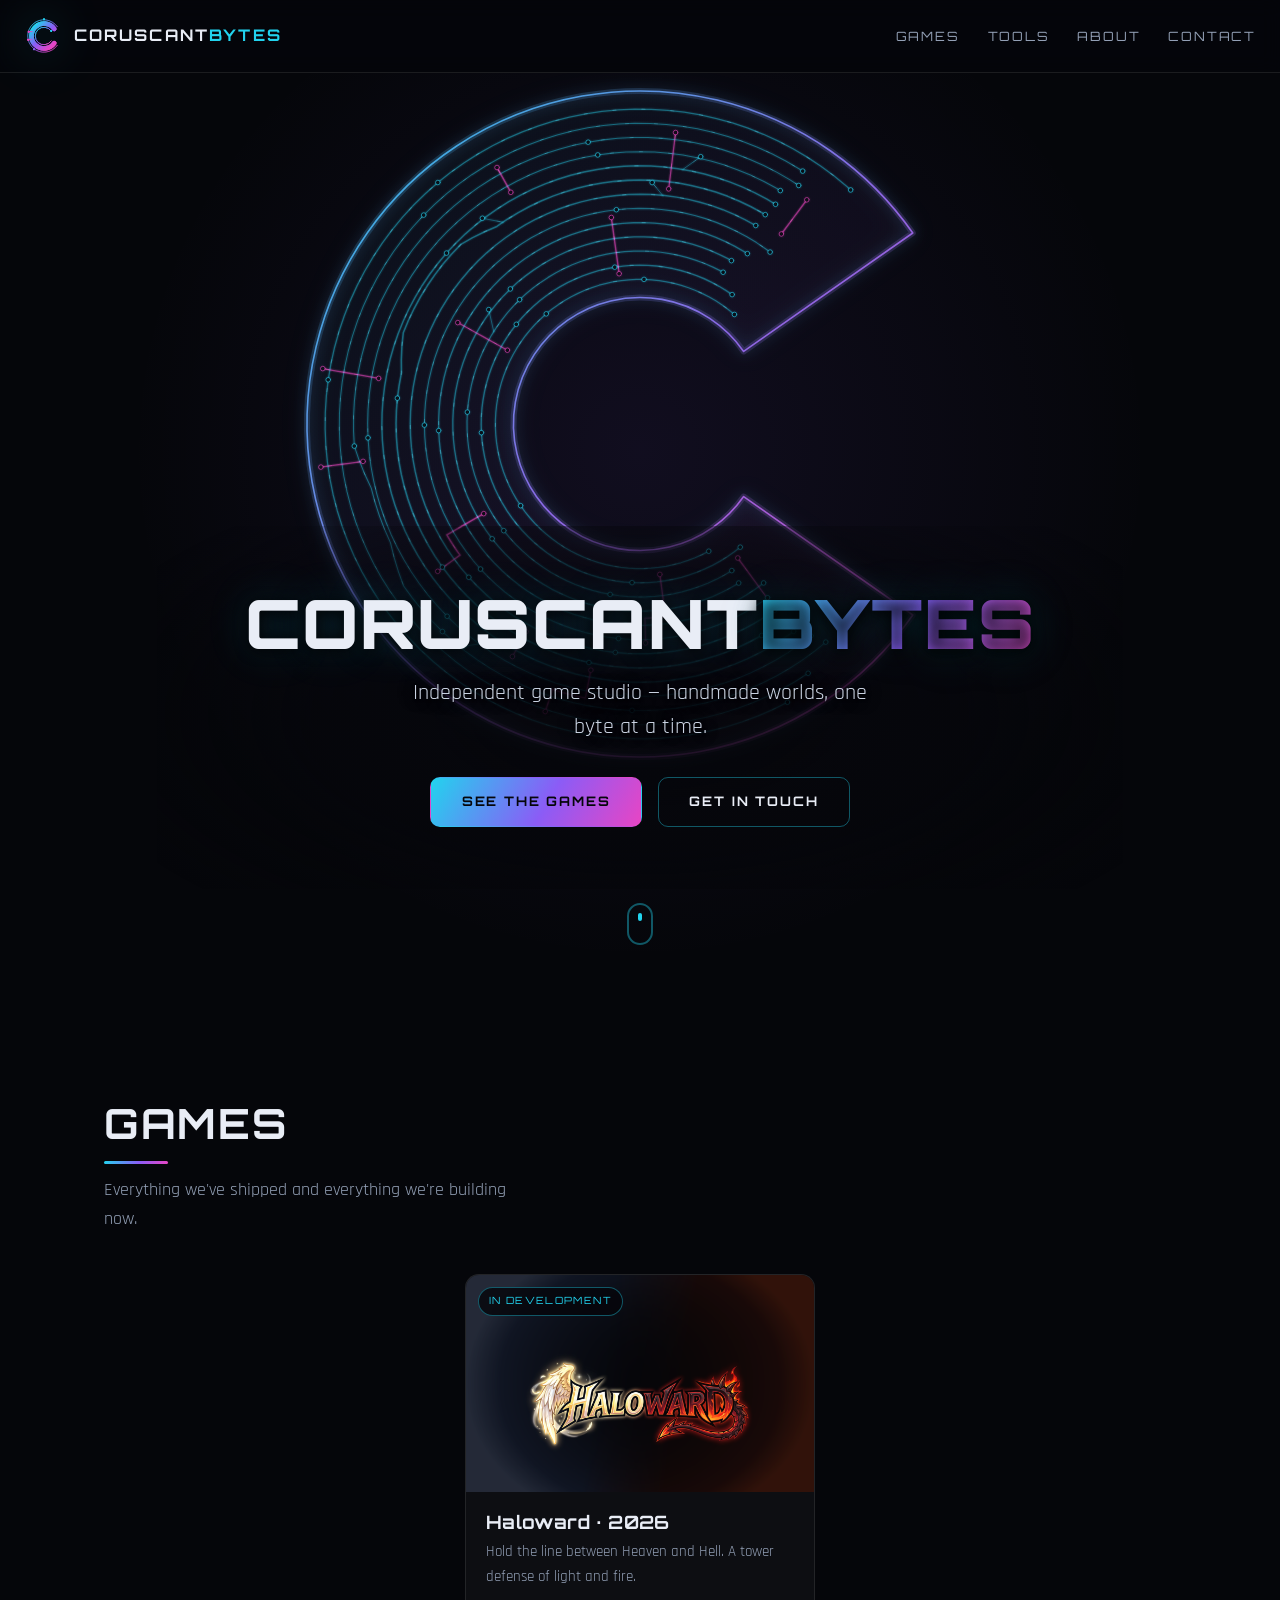
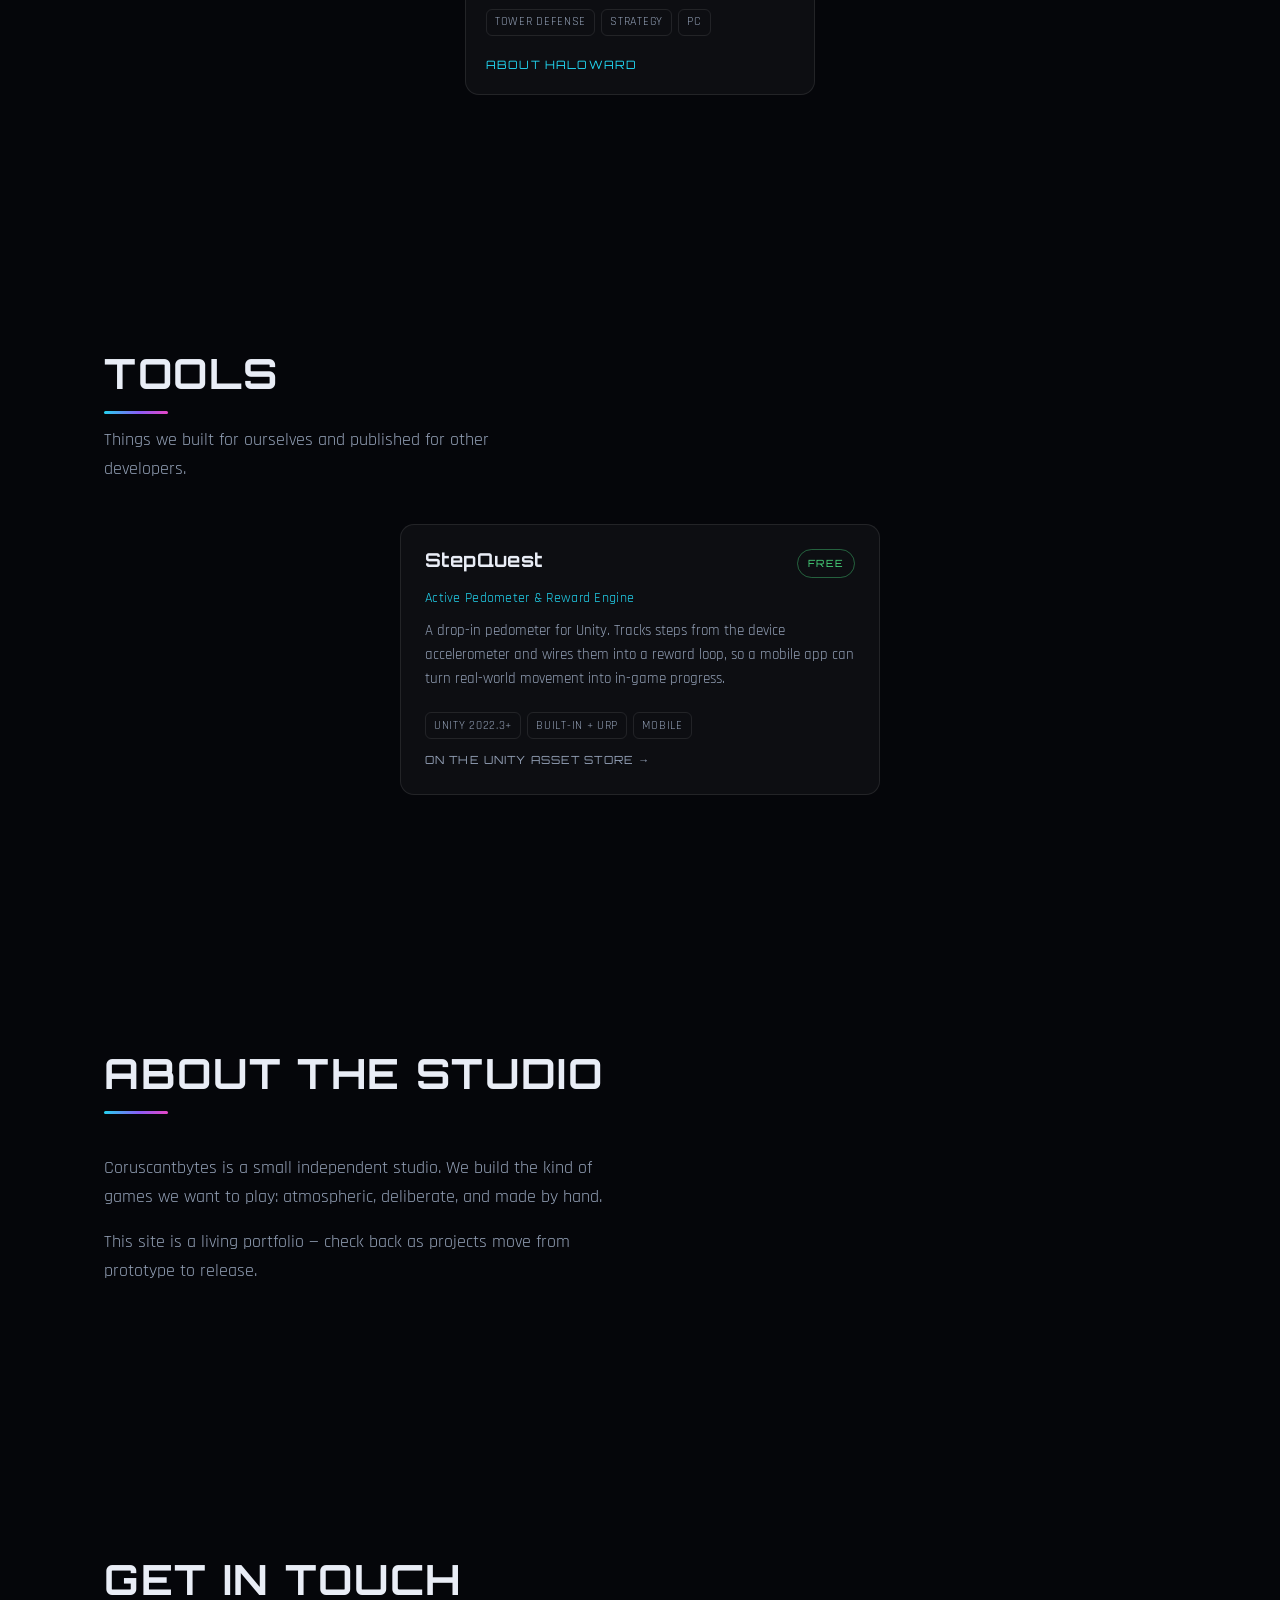
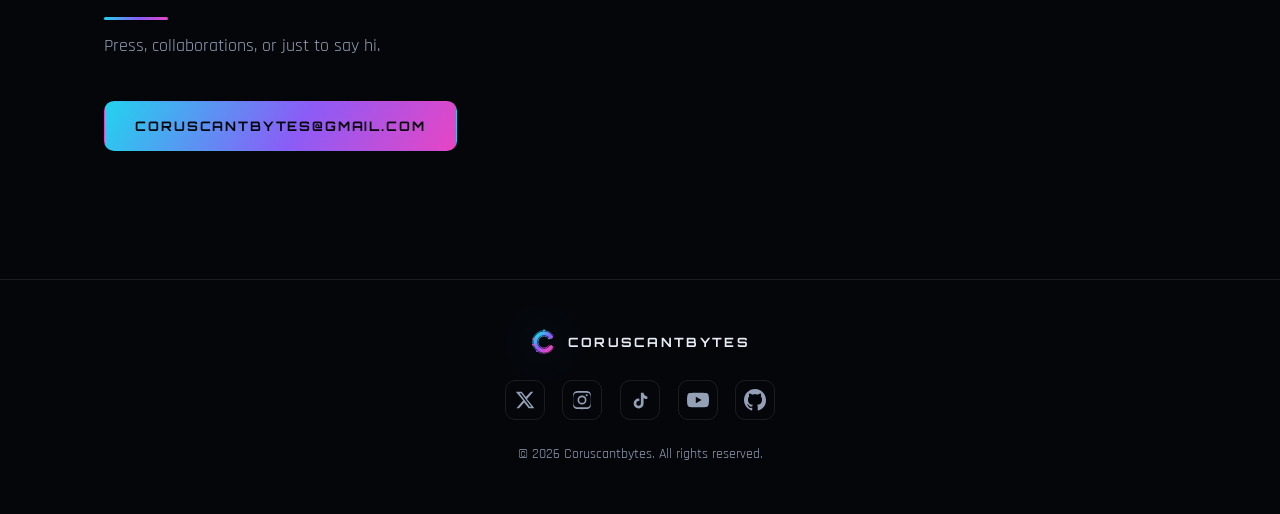
==== commit 52038ac7: "update haloward logo" ====
--- a/index.html
+++ b/index.html
@@ -41,7 +41,7 @@
 
   <!-- Bump ?v= whenever you edit a CSS/JS file, so browsers pick it up
        instead of serving a stale cached copy. -->
-  <link rel="stylesheet" href="assets/css/main.css?v=11" />
+  <link rel="stylesheet" href="assets/css/main.css?v=12" />
 </head>
 <body>
   <a class="skip-link" href="#main">Skip to content</a>
@@ -164,9 +164,9 @@
     <p class="site-footer__legal">© <span id="year">2026</span> Coruscantbytes. All rights reserved.</p>
   </footer>
 
-  <script src="assets/data/games.js?v=11"></script>
-  <script src="assets/data/tools.js?v=11"></script>
-  <script src="assets/js/site.js?v=11" defer></script>
-  <script src="assets/js/hero.js?v=11" defer></script>
+  <script src="assets/data/games.js?v=12"></script>
+  <script src="assets/data/tools.js?v=12"></script>
+  <script src="assets/js/site.js?v=12" defer></script>
+  <script src="assets/js/hero.js?v=12" defer></script>
 </body>
 </html>
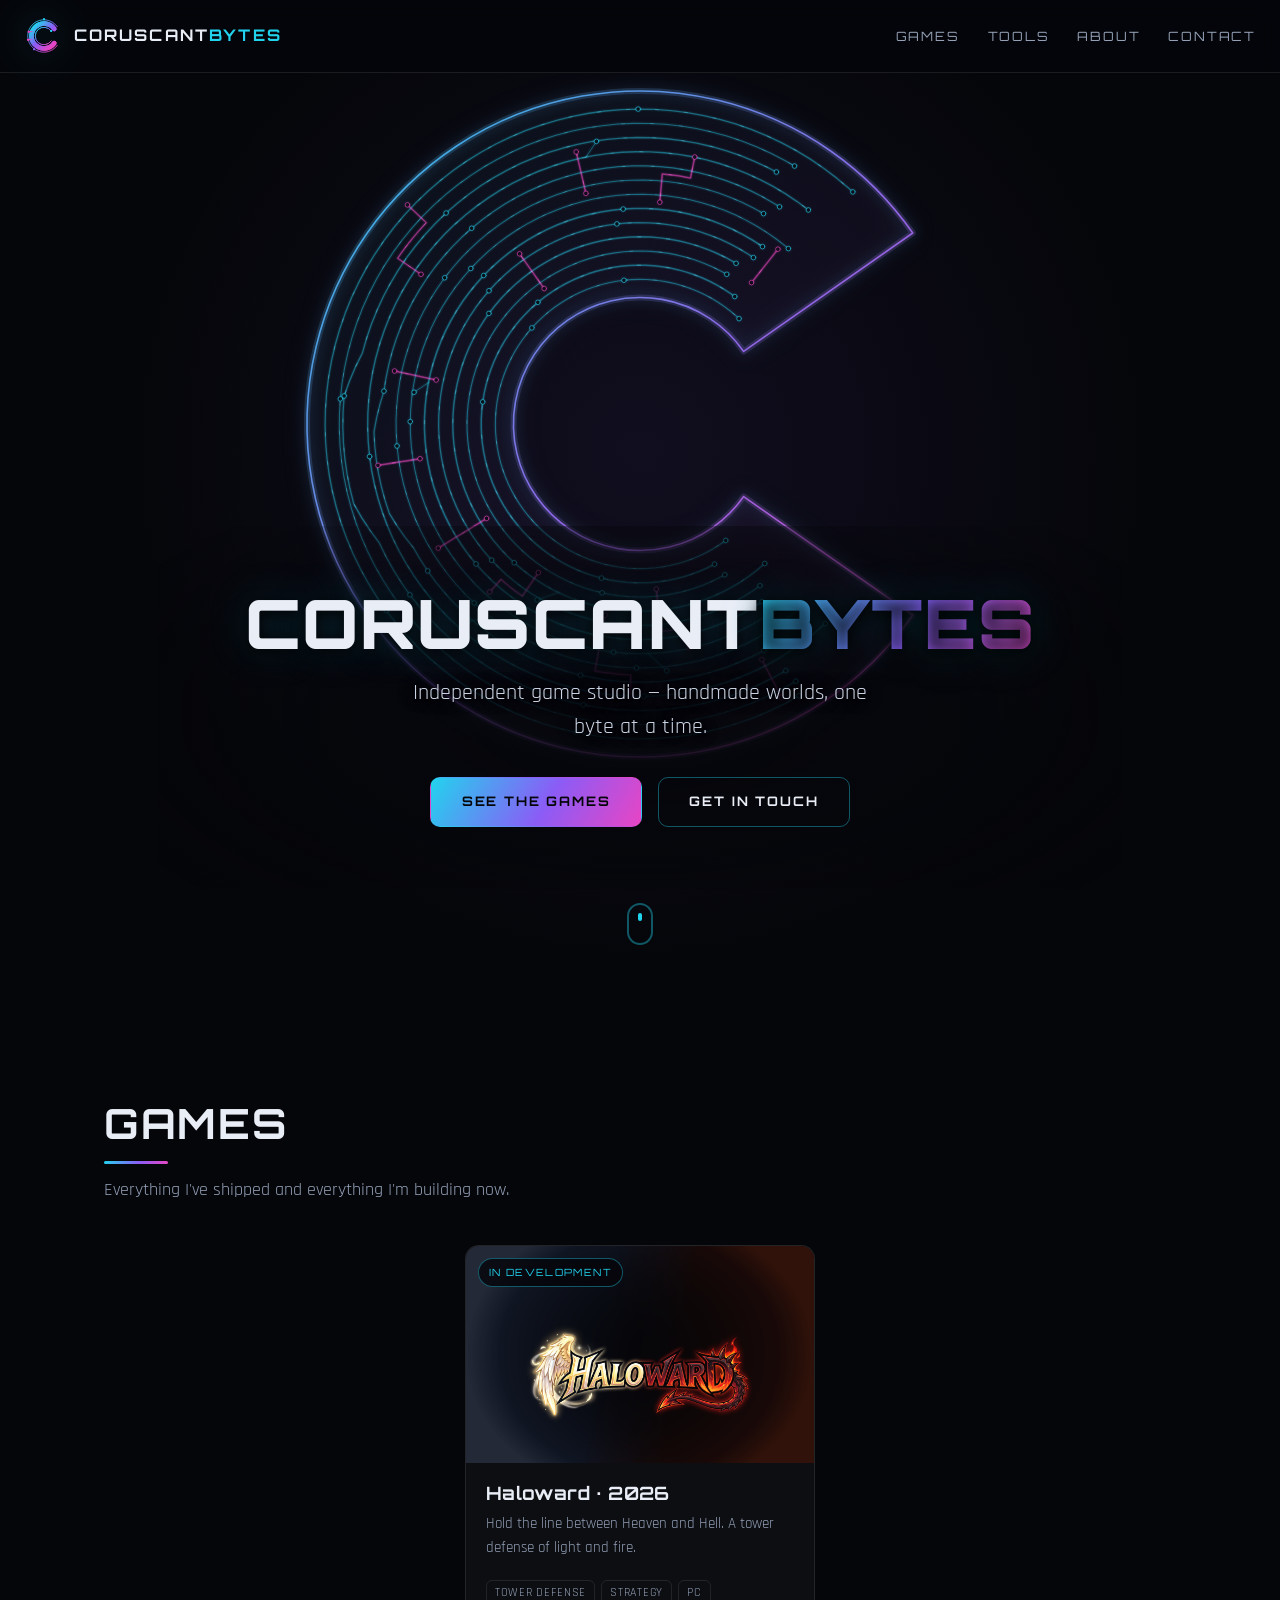
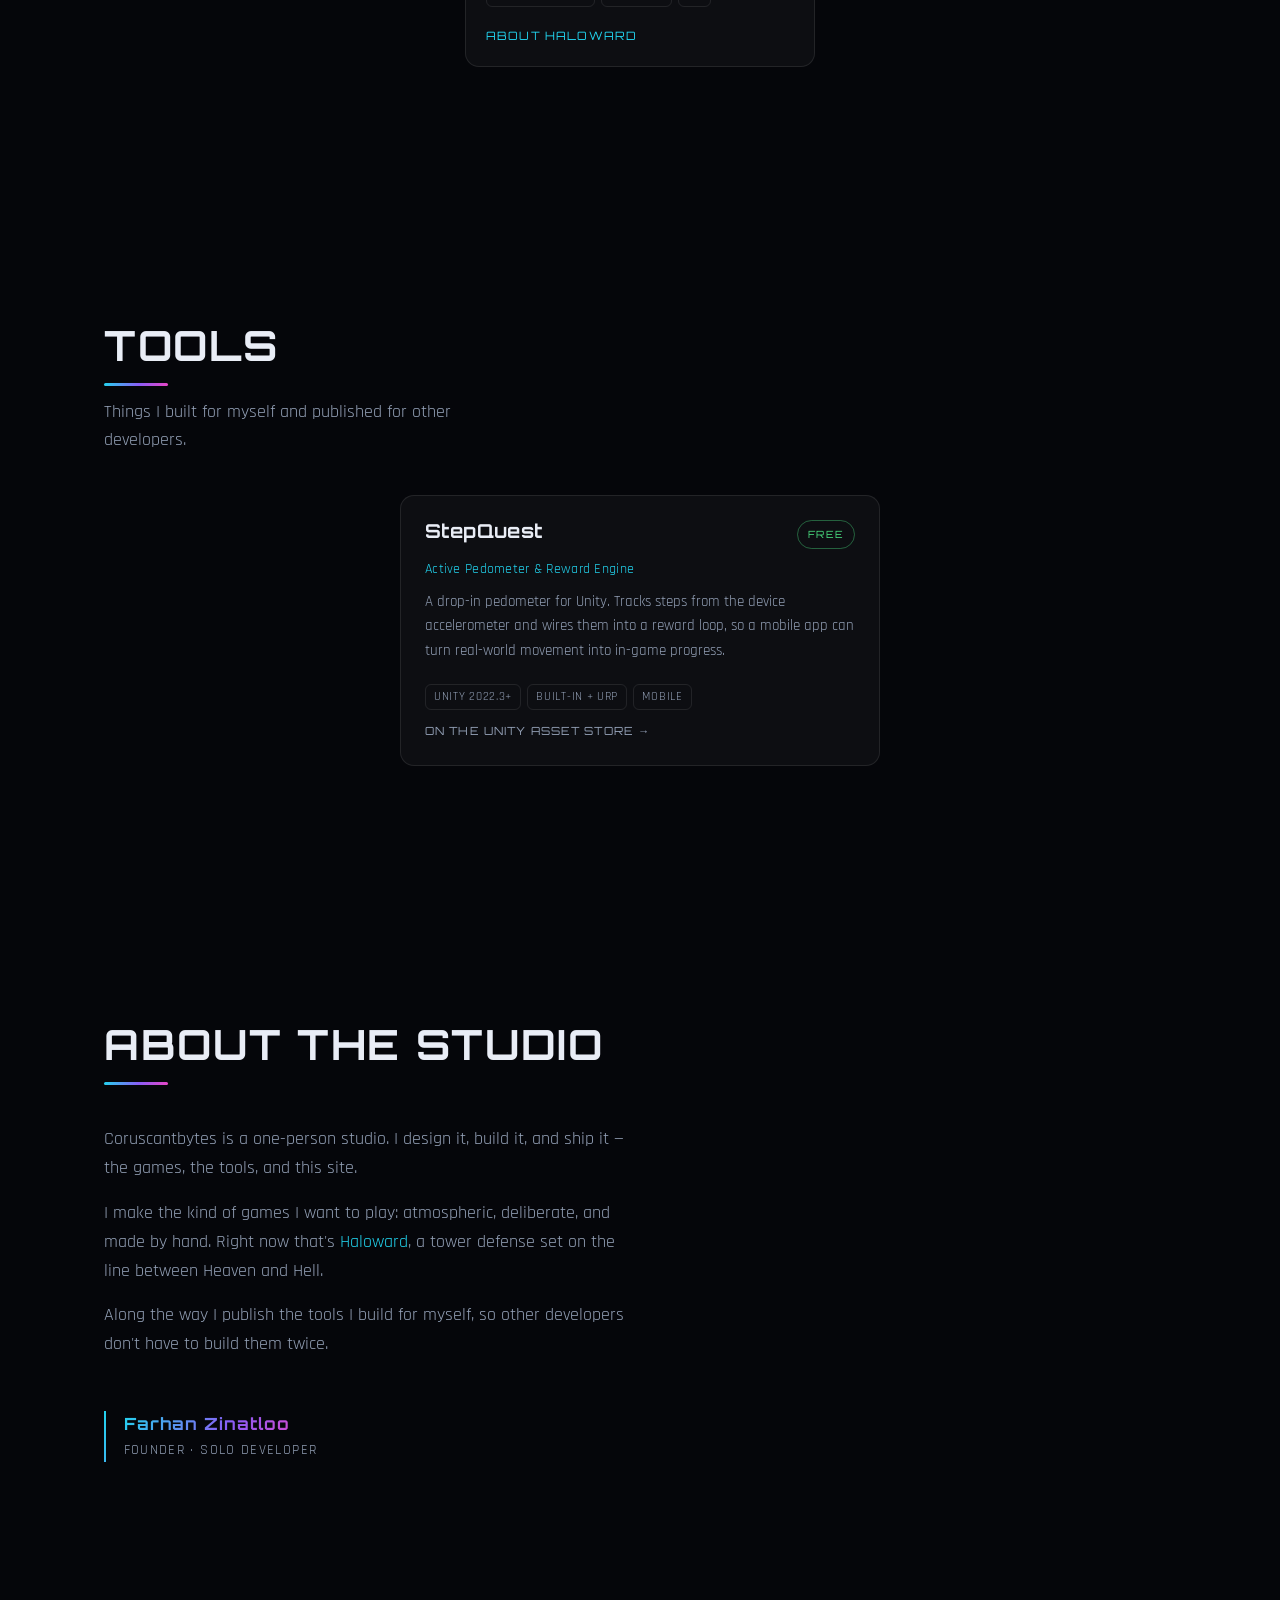
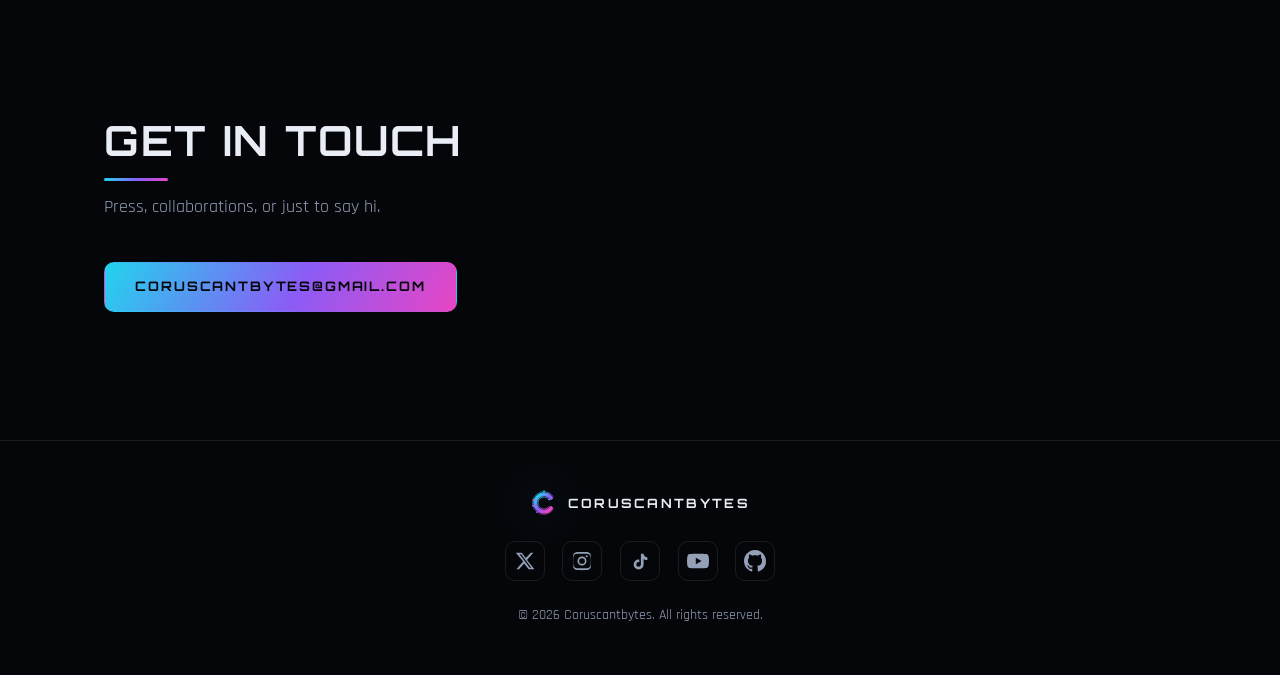
==== commit 7db4dd47: "Add name" ====
--- a/index.html
+++ b/index.html
@@ -7,6 +7,7 @@
   <title>Coruscantbytes — Indie Game Studio</title>
   <meta name="description" content="Coruscantbytes is an independent game studio crafting handmade, atmospheric games." />
   <meta name="theme-color" content="#05060a" />
+  <meta name="author" content="Farhan Zinatloo" />
 
   <!-- ===== Social sharing (Open Graph + Twitter) ===== -->
   <meta property="og:type" content="website" />
@@ -41,7 +42,32 @@
 
   <!-- Bump ?v= whenever you edit a CSS/JS file, so browsers pick it up
        instead of serving a stale cached copy. -->
-  <link rel="stylesheet" href="assets/css/main.css?v=12" />
+  <link rel="stylesheet" href="assets/css/main.css?v=13" />
+  <!-- Structured data: ties the studio, its founder and its accounts together
+       so search engines treat them as one entity. -->
+  <script type="application/ld+json">
+  {
+    "@context": "https://schema.org",
+    "@type": "Organization",
+    "name": "Coruscantbytes",
+    "url": "https://coruscantbytes.github.io/",
+    "logo": "https://coruscantbytes.github.io/assets/img/og-cover.png",
+    "description": "Independent game studio crafting handmade, atmospheric games.",
+    "email": "coruscantbytes@gmail.com",
+    "founder": {
+      "@type": "Person",
+      "name": "Farhan Zinatloo",
+      "jobTitle": "Founder & Solo developer"
+    },
+    "sameAs": [
+      "https://x.com/coruscantbytes",
+      "https://www.instagram.com/coruscantbytes/",
+      "https://www.tiktok.com/@coruscantbytes",
+      "https://www.youtube.com/@Coruscantbytes",
+      "https://github.com/Coruscantbytes"
+    ]
+  }
+  </script>
 </head>
 <body>
   <a class="skip-link" href="#main">Skip to content</a>
@@ -87,7 +113,7 @@
     <section class="section" id="games">
       <div class="section__head">
         <h2 class="section__title">Games</h2>
-        <p class="section__lead">Everything we've shipped and everything we're building now.</p>
+        <p class="section__lead">Everything I've shipped and everything I'm building now.</p>
       </div>
 
       <!-- Cards are rendered from assets/data/games.js -->
@@ -99,7 +125,7 @@
       <div class="section__head">
         <h2 class="section__title">Tools</h2>
         <p class="section__lead">
-          Things we built for ourselves and published for other developers.
+          Things I built for myself and published for other developers.
         </p>
       </div>
 
@@ -114,13 +140,23 @@
       </div>
       <div class="prose">
         <p>
-          Coruscantbytes is a small independent studio. We build the kind of games we
-          want to play: atmospheric, deliberate, and made by hand.
+          Coruscantbytes is a one-person studio. I design it, build it, and ship it —
+          the games, the tools, and this site.
         </p>
         <p>
-          This site is a living portfolio — check back as projects move from prototype
-          to release.
-        </p>
+          I make the kind of games I want to play: atmospheric, deliberate, and made
+          by hand. Right now that's <a href="games/haloward.html">Haloward</a>, a tower
+          defense set on the line between Heaven and Hell.
+        </p>
+        <p>
+          Along the way I publish the tools I build for myself, so other developers
+          don't have to build them twice.
+        </p>
+      </div>
+
+      <div class="signature">
+        <span class="signature__name">Farhan Zinatloo</span>
+        <span class="signature__role">Founder &middot; Solo developer</span>
       </div>
     </section>
 
@@ -164,9 +200,9 @@
     <p class="site-footer__legal">© <span id="year">2026</span> Coruscantbytes. All rights reserved.</p>
   </footer>
 
-  <script src="assets/data/games.js?v=12"></script>
-  <script src="assets/data/tools.js?v=12"></script>
-  <script src="assets/js/site.js?v=12" defer></script>
-  <script src="assets/js/hero.js?v=12" defer></script>
+  <script src="assets/data/games.js?v=13"></script>
+  <script src="assets/data/tools.js?v=13"></script>
+  <script src="assets/js/site.js?v=13" defer></script>
+  <script src="assets/js/hero.js?v=13" defer></script>
 </body>
 </html>
--- a/assets/css/main.css
+++ b/assets/css/main.css
@@ -8,6 +8,7 @@
    5. Hero (interactive)
    6. Sections + games grid
    6b. Tools grid
+   6c. Founder signature
    7. Buttons
    8. Footer
    9. Responsive
@@ -501,6 +502,34 @@
 }
 .grid-empty p { margin: 0 0 0.5rem; }
 
+/* ---------- 6c. Founder signature ---------- */
+/* Sits under the About copy: the studio is one person, so say who. */
+.signature {
+  display: inline-flex;
+  flex-direction: column;
+  gap: 0.15rem;
+  margin-top: 2.25rem;
+  padding-left: 1.1rem;
+  border-left: 2px solid transparent;
+  border-image: var(--brand-gradient) 1;
+}
+.signature__name {
+  font-family: var(--font-display);
+  font-weight: 700;
+  font-size: 1.05rem;
+  letter-spacing: 0.06em;
+  background: var(--brand-gradient);
+  -webkit-background-clip: text;
+  background-clip: text;
+  color: transparent;
+}
+.signature__role {
+  color: var(--text-muted);
+  font-size: 0.85rem;
+  letter-spacing: 0.1em;
+  text-transform: uppercase;
+}
+
 /* ---------- 7. Buttons ---------- */
 .btn {
   display: inline-block;
